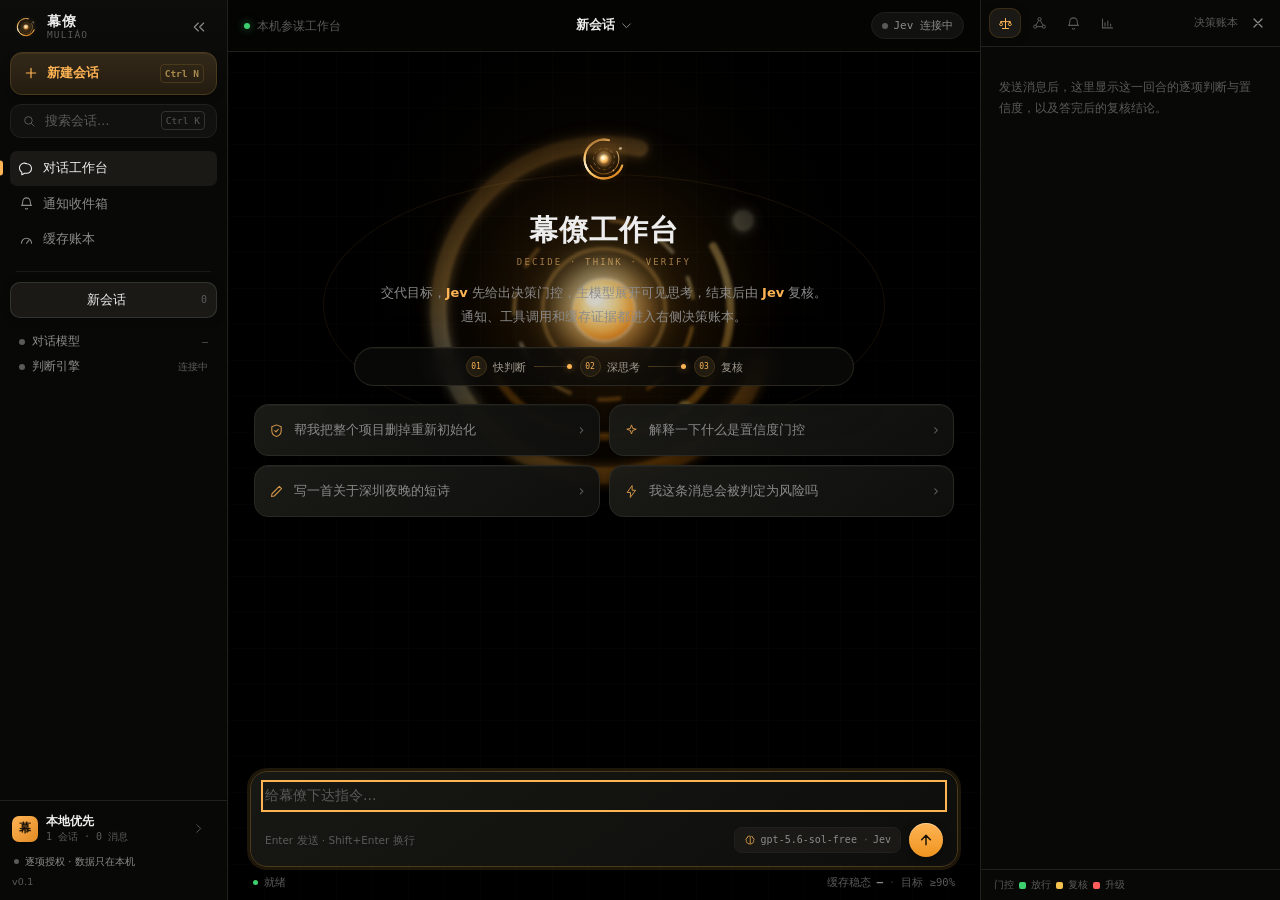
==== static/index.html @ 34b7d977 "chore: establish sanitized Muliáo baseline Co-Authored-By: Claude Fable 5 <noreply@anthropic.com>" ====
<!doctype html>
<html lang="zh-CN">
<head>
  <meta charset="utf-8" />
  <meta name="viewport" content="width=device-width, initial-scale=1" />
  <title>幕僚 Muliáo</title>
  <link rel="icon" href="icon.svg" type="image/svg+xml" />
  <link rel="stylesheet" href="styles.css" />
  <link rel="stylesheet" href="swarm.css" />
</head>
<body>
  <!-- 线性图标库（symbol 复用，仿 ZCode 的细线图标风格） -->
  <svg width="0" height="0" style="position:absolute" aria-hidden="true"><defs>
    <symbol id="i-plus" viewBox="0 0 24 24"><path d="M12 5v14M5 12h14" stroke="currentColor" stroke-width="1.8" stroke-linecap="round"/></symbol>
    <symbol id="i-search" viewBox="0 0 24 24"><circle cx="11" cy="11" r="6.5" fill="none" stroke="currentColor" stroke-width="1.7"/><path d="M16 16l4.5 4.5" stroke="currentColor" stroke-width="1.7" stroke-linecap="round"/></symbol>
    <symbol id="i-chat" viewBox="0 0 24 24"><path d="M20 12a7.5 7.5 0 0 1-7.5 7.5H9L4.5 22v-4.2A7.5 7.5 0 0 1 12.5 4.5 7.5 7.5 0 0 1 20 12Z" fill="none" stroke="currentColor" stroke-width="1.7" stroke-linejoin="round"/></symbol>
    <symbol id="i-bell" viewBox="0 0 24 24"><path d="M18 9a6 6 0 1 0-12 0c0 5-2 6-2 6h16s-2-1-2-6Z" fill="none" stroke="currentColor" stroke-width="1.7" stroke-linejoin="round"/><path d="M13.7 20a2 2 0 0 1-3.4 0" stroke="currentColor" stroke-width="1.7" stroke-linecap="round"/></symbol>
    <symbol id="i-gauge" viewBox="0 0 24 24"><path d="M4 18a8 8 0 1 1 16 0" fill="none" stroke="currentColor" stroke-width="1.7" stroke-linecap="round"/><path d="M12 18l4-5" stroke="currentColor" stroke-width="1.7" stroke-linecap="round"/></symbol>
    <symbol id="i-scale" viewBox="0 0 24 24"><path d="M12 4v16M7 20h10M5 9h14M5 9l-2.5 5a3 3 0 0 0 5 0L5 9Zm14 0-2.5 5a3 3 0 0 0 5 0L19 9Z" fill="none" stroke="currentColor" stroke-width="1.6" stroke-linejoin="round" stroke-linecap="round"/></symbol>
    <symbol id="i-chart" viewBox="0 0 24 24"><path d="M4 19V5M4 19h16M8 16v-5M12.5 16V8M17 16v-3" stroke="currentColor" stroke-width="1.7" stroke-linecap="round"/></symbol>
    <symbol id="i-gear" viewBox="0 0 24 24"><circle cx="12" cy="12" r="3" fill="none" stroke="currentColor" stroke-width="1.7"/><path d="M12 3v2.2M12 18.8V21M3 12h2.2M18.8 12H21M5.6 5.6l1.6 1.6M16.8 16.8l1.6 1.6M18.4 5.6l-1.6 1.6M7.2 16.8l-1.6 1.6" stroke="currentColor" stroke-width="1.7" stroke-linecap="round"/></symbol>
    <symbol id="i-chev-r" viewBox="0 0 24 24"><path d="M9 5l7 7-7 7" fill="none" stroke="currentColor" stroke-width="1.8" stroke-linecap="round" stroke-linejoin="round"/></symbol>
    <symbol id="i-chev-d" viewBox="0 0 24 24"><path d="M5 9l7 7 7-7" fill="none" stroke="currentColor" stroke-width="1.8" stroke-linecap="round" stroke-linejoin="round"/></symbol>
    <symbol id="i-chev-l2" viewBox="0 0 24 24"><path d="M11 6l-6 6 6 6M19 6l-6 6 6 6" fill="none" stroke="currentColor" stroke-width="1.7" stroke-linecap="round" stroke-linejoin="round"/></symbol>
    <symbol id="i-close" viewBox="0 0 24 24"><path d="M6 6l12 12M18 6L6 18" stroke="currentColor" stroke-width="1.8" stroke-linecap="round"/></symbol>
    <symbol id="i-up" viewBox="0 0 24 24"><path d="M12 19V5M5.5 11.5 12 5l6.5 6.5" fill="none" stroke="currentColor" stroke-width="2.2" stroke-linecap="round" stroke-linejoin="round"/></symbol>
    <symbol id="i-spark" viewBox="0 0 24 24"><path d="M12 3l1.9 5.6L19.5 10l-5.6 1.9L12 17.5l-1.9-5.6L4.5 10l5.6-1.4L12 3Z" fill="none" stroke="currentColor" stroke-width="1.6" stroke-linejoin="round"/></symbol>
    <symbol id="i-shield" viewBox="0 0 24 24"><path d="M12 3l7.5 3v6c0 4.6-3.1 8.3-7.5 9.5C7.6 20.3 4.5 16.6 4.5 12V6L12 3Z" fill="none" stroke="currentColor" stroke-width="1.7" stroke-linejoin="round"/><path d="M9.2 12.2l2 2 3.6-3.9" fill="none" stroke="currentColor" stroke-width="1.7" stroke-linecap="round" stroke-linejoin="round"/></symbol>
    <symbol id="i-pen" viewBox="0 0 24 24"><path d="M16.5 3.9l3.6 3.6L8.4 19.2l-4.4.8.8-4.4L16.5 3.9Z" fill="none" stroke="currentColor" stroke-width="1.7" stroke-linejoin="round"/></symbol>
    <symbol id="i-bolt" viewBox="0 0 24 24"><path d="M13 2.5 5 13.5h5.5L10 21.5l8.5-11.5H13l0-7.5Z" fill="none" stroke="currentColor" stroke-width="1.6" stroke-linejoin="round"/></symbol>
    <symbol id="i-folder" viewBox="0 0 24 24"><path d="M3.5 7.5A1.5 1.5 0 0 1 5 6h4l2 2.5h8a1.5 1.5 0 0 1 1.5 1.5v8A1.5 1.5 0 0 1 19 19.5H5A1.5 1.5 0 0 1 3.5 18v-10.5Z" fill="none" stroke="currentColor" stroke-width="1.6" stroke-linejoin="round"/></symbol>
    <symbol id="i-brain" viewBox="0 0 24 24"><path d="M9.5 4.5A3 3 0 0 0 6.6 8 3 3 0 0 0 5 13.4 3 3 0 0 0 7.6 18a3 3 0 0 0 4.9 1V4.9a2.6 2.6 0 0 0-3-.4Zm5 0A3 3 0 0 1 17.4 8 3 3 0 0 1 19 13.4 3 3 0 0 1 16.4 18a3 3 0 0 1-4.9 1" fill="none" stroke="currentColor" stroke-width="1.5" stroke-linejoin="round"/></symbol>
    <symbol id="i-refresh" viewBox="0 0 24 24"><path d="M20 11a8 8 0 1 0-.6 4M20 5v6h-6" fill="none" stroke="currentColor" stroke-width="1.8" stroke-linecap="round" stroke-linejoin="round"/></symbol>
    <symbol id="i-cpu" viewBox="0 0 24 24"><rect x="6.5" y="6.5" width="11" height="11" rx="2" fill="none" stroke="currentColor" stroke-width="1.6"/><path d="M9.8 3.2v3.3M14.2 3.2v3.3M9.8 17.5v3.3M14.2 17.5v3.3M3.2 9.8h3.3M3.2 14.2h3.3M17.5 9.8h3.3M17.5 14.2h3.3" stroke="currentColor" stroke-width="1.6" stroke-linecap="round"/></symbol>
    <symbol id="i-monitor" viewBox="0 0 24 24"><rect x="3" y="4.5" width="18" height="12.5" rx="2" fill="none" stroke="currentColor" stroke-width="1.6"/><path d="M9 20.5h6M12 17v3.5" stroke="currentColor" stroke-width="1.6" stroke-linecap="round"/></symbol>
    <symbol id="i-globe" viewBox="0 0 24 24"><circle cx="12" cy="12" r="8.5" fill="none" stroke="currentColor" stroke-width="1.6"/><path d="M3.5 12h17M12 3.5c2.4 2.5 3.6 5.4 3.6 8.5S14.4 18 12 20.5C9.6 18 8.4 15.1 8.4 12S9.6 6 12 3.5Z" fill="none" stroke="currentColor" stroke-width="1.5"/></symbol>
    <symbol id="i-doc" viewBox="0 0 24 24"><path d="M6 3.5h7.5L18.5 8.5v12H6v-17Z" fill="none" stroke="currentColor" stroke-width="1.6" stroke-linejoin="round"/><path d="M13.2 3.7V9h5.1M8.8 13h6.4M8.8 16.4h4.4" stroke="currentColor" stroke-width="1.5" stroke-linecap="round"/></symbol>
    <symbol id="i-swarm" viewBox="0 0 24 24"><circle cx="12" cy="5" r="2.5" fill="none" stroke="currentColor" stroke-width="1.6"/><circle cx="5" cy="17" r="2.5" fill="none" stroke="currentColor" stroke-width="1.6"/><circle cx="19" cy="17" r="2.5" fill="none" stroke="currentColor" stroke-width="1.6"/><path d="M10.7 7.2 6.3 14.8M13.3 7.2l4.4 7.6M7.5 17h9" fill="none" stroke="currentColor" stroke-width="1.6" stroke-linecap="round"/></symbol>
    <symbol id="i-pause" viewBox="0 0 24 24"><path d="M8 5v14M16 5v14" stroke="currentColor" stroke-width="2" stroke-linecap="round"/></symbol>
  </defs></svg>

  <div id="app" class="app">

    <!-- ============ 左栏 ============ -->
    <aside class="side" id="side">
      <div class="side-head">
        <img src="icon-glow.svg" alt="幕僚" class="logo" />
        <div class="logo-txt"><b>幕僚</b><span>Muliáo</span></div>
        <button class="icon-btn collapse" id="collapseSide" title="收起侧栏"><svg><use href="#i-chev-l2"/></svg></button>
      </div>

      <div class="side-body">
        <button class="new-chat-btn" id="newChat">
          <svg><use href="#i-plus"/></svg><span>新建会话</span><kbd>Ctrl N</kbd>
        </button>

        <div class="search">
          <svg><use href="#i-search"/></svg>
          <input id="search" type="text" placeholder="搜索会话…" autocomplete="off" />
          <kbd>Ctrl K</kbd>
        </div>

        <nav class="nav">
          <button class="nav-item on" data-goto="chat"><svg><use href="#i-chat"/></svg><span>对话工作台</span></button>
          <button class="nav-item" data-goto="notify"><svg><use href="#i-bell"/></svg><span>通知收件箱</span><em class="nav-badge" id="navNotifyBadge"></em></button>
          <button class="nav-item" data-goto="cache"><svg><use href="#i-gauge"/></svg><span>缓存账本</span><em class="nav-pct" id="navCachePct"></em></button>
        </nav>

        <div class="side-sep"></div>
        <div id="sessions" class="sessions"></div>

        <div class="engine">
          <div class="erow"><span class="dot" id="dot-llm"></span><span class="ek">对话模型</span><span class="ev" id="val-llm">—</span></div>
          <div class="erow"><span class="dot" id="dot-judge"></span><span class="ek">判断引擎</span><span class="ev" id="val-judge">连接中</span></div>
        </div>
      </div>

      <div class="side-foot">
        <button class="foot-row" id="privacyBtn" title="查看与管理权限">
          <span class="avatar">幕</span>
          <div class="foot-txt"><b>本地优先</b><span id="counts">—</span></div>
          <svg class="chev"><use href="#i-chev-r"/></svg>
        </button>
        <div class="tip" id="permTip"><i class="tip-dot"></i><span id="permTipTxt">逐项授权 · 数据只在本机</span></div>
        <div class="ver">v0.1</div>
      </div>
    </aside>
    <button class="side-reopen" id="reopenSide" title="展开侧栏"><svg><use href="#i-chev-r"/></svg></button>

    <!-- ============ 中栏 ============ -->
    <main class="main">
      <header class="topbar">
        <div class="tb-left">
          <span class="tb-sub" id="topSub"><i class="work-dot"></i>本机参谋工作台</span>
        </div>
        <button class="tb-title" id="topTitleBtn"><span id="topTitle">新会话</span><svg><use href="#i-chev-d"/></svg></button>
        <div class="tb-right">
          <span class="pill" id="enginePill"><i class="dot"></i><span id="enginePillTxt">Jev 连接中</span></span>
        </div>
      </header>

      <div class="thread" id="thread">
        <div class="empty" id="empty">
          <div class="empty-bg" aria-hidden="true"><img src="icon-glow.svg" alt="" /></div>
          <img src="icon-glow.svg" alt="幕僚" class="empty-logo" />
          <h1>幕僚工作台</h1>
          <p class="empty-kicker">DECIDE · THINK · VERIFY</p>
          <p>交代目标，<b>Jev</b> 先给出决策门控，主模型展开可见思考，结束后由 <b>Jev</b> 复核。<br />通知、工具调用和缓存证据都进入右侧决策账本。</p>
          <div class="flow-strip" aria-label="回合流程">
            <span><i>01</i> 快判断</span><b></b><span><i>02</i> 深思考</span><b></b><span><i>03</i> 复核</span>
          </div>
          <div class="seed-grid">
            <button class="seed"><svg><use href="#i-shield"/></svg><span>帮我把整个项目删掉重新初始化</span><i class="chev">›</i></button>
            <button class="seed"><svg><use href="#i-spark"/></svg><span>解释一下什么是置信度门控</span><i class="chev">›</i></button>
            <button class="seed"><svg><use href="#i-pen"/></svg><span>写一首关于深圳夜晚的短诗</span><i class="chev">›</i></button>
            <button class="seed"><svg><use href="#i-bolt"/></svg><span>我这条消息会被判定为风险吗</span><i class="chev">›</i></button>
          </div>
        </div>
      </div>

      <div class="judgebar" id="judgebar"></div>

      <div class="composer-wrap">
        <div class="composer" id="composer">
          <textarea id="input" class="input" rows="1" placeholder="给幕僚下达指令…"></textarea>
          <div class="composer-bar">
            <span class="c-hint">Enter 发送 · Shift+Enter 换行</span>
            <div class="c-right">
              <span class="model-sel" id="modelSel" title="对话模型 / 判断引擎">
                <svg><use href="#i-brain"/></svg><span id="modelSelTxt">gpt-5.6-sol-free</span><i class="sep">·</i><span id="modelSelJev">Jev</span>
              </span>
              <button class="send" id="send" title="发送"><svg><use href="#i-up"/></svg></button>
            </div>
          </div>
        </div>
        <div class="statusbar">
          <span class="sb-l"><i class="sb-dot" id="sbDot"></i><span id="statusTxt">就绪</span></span>
          <span class="sb-r">缓存稳态 <b id="statusCache">—</b><i class="sb-sep">·</i>目标 ≥90%</span>
        </div>
      </div>
    </main>

    <!-- ============ 右栏 ============ -->
    <aside class="insp" id="insp-aside">
      <div class="insp-tabs">
        <button class="itab on" data-tab="insp" title="本回合体检"><svg><use href="#i-scale"/></svg></button>
        <button class="itab" id="tab-swarm" data-tab="swarm" title="蜂群任务"><svg><use href="#i-swarm"/></svg><span class="itab-badge" id="swarmBadge"></span></button>
        <button class="itab" data-tab="notify" title="系统通知"><svg><use href="#i-bell"/></svg><span class="itab-badge" id="notifyBadge"></span></button>
        <button class="itab" data-tab="cache" title="缓存命中率"><svg><use href="#i-chart"/></svg></button>
        <span class="insp-spacer"></span>
        <span class="insp-label" id="inspLabel">决策账本</span>
        <button class="icon-btn" id="inspClose" title="收起右栏"><svg><use href="#i-close"/></svg></button>
      </div>

      <!-- 体检 -->
      <div class="insp-pane" id="pane-insp">
        <div class="insp-scroll" id="insp">
          <div class="insp-empty">发送消息后，这里显示这一回合的逐项判断与置信度，以及答完后的复核结论。</div>
        </div>
        <div class="gate-legend">门控 <i class="g auto"></i>放行 <i class="g review"></i>复核 <i class="g esc"></i>升级</div>
      </div>

      <!-- 蜂群任务 -->
      <div class="insp-pane" id="pane-swarm" hidden>
        <div class="swarm-toolbar" id="swarmToolbar">
          <span class="swarm-run-title" id="swarmRunTitle">蜂群任务</span>
          <span class="swarm-toolbar-actions">
            <button class="icon-btn sm" id="swarmPause" title="暂停或继续" disabled><svg><use href="#i-pause"/></svg></button>
            <button class="icon-btn sm" id="swarmCancel" title="取消任务" disabled><svg><use href="#i-close"/></svg></button>
          </span>
        </div>
        <div class="insp-scroll swarm-scroll" id="swarmPane"></div>
        <div class="swarm-footer" id="swarmFooter"><span id="swarmSummary">等待任务</span><span id="swarmSeq">seq —</span></div>
      </div>

      <!-- 通知 -->
      <div class="insp-pane" id="pane-notify" hidden>
        <div class="notify-head">
          <span id="notifySummary">检测平台中…</span>
          <span class="nh-acts">
            <label class="nh-triage" title="用 Jev 给通知分类并判断是否需处理">
              <input type="checkbox" id="triageToggle" checked /> Jev 分级
            </label>
            <button class="icon-btn sm" id="notifyRefresh" title="刷新"><svg><use href="#i-refresh"/></svg></button>
            <label class="nh-auto" title="每 20 秒自动刷新"><input type="checkbox" id="notifyAuto" checked /><span>自动</span></label>
          </span>
        </div>
        <div class="insp-scroll" id="notifyList">
          <div class="insp-empty">正在检测本机通知来源…</div>
        </div>
      </div>

      <!-- 缓存 -->
      <div class="insp-pane" id="pane-cache" hidden>
        <div class="insp-scroll" id="cachePane">
          <div class="insp-empty">发送消息后，这里显示 prompt 缓存命中率（稳态 ≥90% 为达标）。</div>
        </div>
      </div>
    </aside>
    <button class="insp-reopen" id="reopenInsp" title="展开右栏"><svg><use href="#i-scale"/></svg></button>

  </div>

  <!-- ============ 权限确认页（首次启动 / 点「隐私与权限」时显示） ============ -->
  <div class="perm-overlay" id="permOverlay" hidden>
    <div class="perm-card">
      <div class="perm-head">
        <img src="icon-glow.svg" alt="幕僚" class="perm-logo" />
        <div>
          <h1>幕僚需要访问你的电脑</h1>
          <p class="perm-sub">幕僚是本地优先的参谋。下面每一项都要你<b>逐项授权</b>，未授权的一律采不到。<br />
          所有数据只存在本机 <code>%APPDATA%\Muliao\</code>，可随时一键焚毁。</p>
        </div>
      </div>

      <div class="perm-notice">
        <svg><use href="#i-shield"/></svg>
        <span>幕僚<b>只读</b>：不改你的文件、不注入进程、不改系统设置、不上传原始内容。除对话模型与 Jev 判断外无任何外联。</span>
      </div>

      <div class="perm-body">
        <div class="perm-toolbar">
          <span class="perm-count" id="permCount">已选 0 / 7 项</span>
          <span class="perm-spacer"></span>
          <button class="perm-link" id="permSelectAll">全选</button>
          <button class="perm-link" id="permSelectNone">全不选</button>
        </div>
        <div class="perm-list" id="permList"></div>
      </div>

      <div class="perm-foot">
        <label class="perm-agree">
          <input type="checkbox" id="permAgree" />
          <span>我已阅读并同意：幕僚读取上面勾选的<b>我自己的</b>数据用于本地分析与参谋建议；原始数据不离开本机；我可随时撤销或焚毁。</span>
        </label>
        <div class="perm-actions">
          <button class="perm-btn ghost" id="permLater">稍后再说<span class="hint">仅用对话，不采集</span></button>
          <button class="perm-btn grant" id="permGrant" disabled>授权并进入幕僚</button>
        </div>
      </div>
    </div>
  </div>

  <script src="swarm-ui.js"></script>
  <script src="app.js"></script>
  <script src="swarm-controller.js"></script>
</body>
</html>
---- static/styles.css ----
/* ============ 幕僚 Muliáo · 黑金参谋工作台 ============
   墨黑基底、哑金证据色、克制的玻璃层与可见决策轨道。 */
:root {
  --bg: #000000;
  --panel: #11110f;          /* 卡片 */
  --panel2: #080907;         /* 侧栏 */
  --panel3: #1a1915;         /* 悬浮/hover */
  --line: #20211e;
  --line2: #32332d;
  --tx: #ededed;
  --dim: #8b8b8b;
  --dimmer: #5a5a5a;
  --acc: #ffb454;            /* 幕僚金 */
  --acc-soft: rgba(255, 180, 84, .12);
  --good: #3ecf6e;
  --review: #f2c14e;
  --esc: #ff5c5c;
  --mono: "Cascadia Code", "JetBrains Mono", Consolas, monospace;
  --lw: clamp(228px, 16vw, 272px);
  --rw: clamp(300px, 22vw, 360px);
  --r: 10px;
}

* { box-sizing: border-box; }
[hidden] { display: none !important; }
html, body { height: 100%; margin: 0; }
body {
  background:
    radial-gradient(circle at 58% -20%, rgba(255, 180, 84, .055), transparent 36%),
    var(--bg);
  color: var(--tx);
  font: 13.5px/1.6 -apple-system, "Segoe UI", "Microsoft YaHei", system-ui, sans-serif;
  -webkit-font-smoothing: antialiased; overflow: hidden;
}
button { font: inherit; cursor: pointer; border: none; background: none; color: inherit; padding: 0; }
input, textarea { font: inherit; }
svg { width: 16px; height: 16px; flex: none; }
button:focus-visible, input:focus-visible, textarea:focus-visible, a:focus-visible {
  outline: 2px solid var(--acc); outline-offset: 2px;
}
@media (prefers-reduced-motion: reduce) {
  *, *::before, *::after { scroll-behavior: auto !important; animation-duration: .01ms !important; animation-iteration-count: 1 !important; transition-duration: .01ms !important; }
}

kbd {
  font-family: var(--mono); font-size: 9.5px; color: var(--dimmer);
  border: 1px solid var(--line2); border-radius: 4px; padding: 1px 4px; flex: none;
}
::-webkit-scrollbar { width: 8px; height: 8px; }
::-webkit-scrollbar-thumb { background: #262626; border-radius: 4px; }
::-webkit-scrollbar-thumb:hover { background: #383838; }
::-webkit-scrollbar-track { background: transparent; }

/* ============ 布局 ============ */
/* 两侧按内容宽度约束，中栏获得剩余空间；窄窗口在断点处切换为抽屉。 */
.app {
  display: grid;
  grid-template-columns: var(--lw) minmax(0, 1fr) var(--rw);
  height: 100vh; overflow: hidden;
  transition: grid-template-columns .2s cubic-bezier(.2,.7,.3,1);
}
.app.no-side { grid-template-columns: 0 minmax(0, 1fr) var(--rw); }
.app.no-insp { grid-template-columns: var(--lw) minmax(0, 1fr) 0; }
.app.no-side.no-insp { grid-template-columns: 0 minmax(0, 1fr) 0; }

/* ============ 左栏 ============ */
.side {
  background:
    linear-gradient(180deg, rgba(255,255,255,.018), transparent 15%),
    var(--panel2);
  border-right: 1px solid var(--line);
  display: flex; flex-direction: column; min-height: 0; min-width: 0; overflow: hidden;
  transition: .2s;
}
.side-head { display: flex; align-items: center; gap: 9px; padding: 13px 14px 11px; }
.logo { width: 24px; height: 24px; }
.logo-txt { display: flex; flex-direction: column; line-height: 1.15; flex: 1; min-width: 0; }
.logo-txt b { font-size: 14px; letter-spacing: .04em; }
.logo-txt span { font-size: 9.5px; color: var(--dimmer); font-family: var(--mono); letter-spacing: .12em; text-transform: uppercase; }

.icon-btn {
  width: 28px; height: 28px; border-radius: 9px; color: var(--dim);
  display: inline-flex; align-items: center; justify-content: center;
  transition: background .18s cubic-bezier(.2,.7,.3,1), color .18s, transform .18s cubic-bezier(.2,.7,.3,1), box-shadow .18s;
  flex: none;
}
.icon-btn:hover {
  background: var(--panel3); color: var(--acc); transform: translateY(-1px);
  box-shadow: 0 3px 10px rgba(0, 0, 0, .45), inset 0 1px 0 rgba(255, 255, 255, .05);
}
.icon-btn:active { transform: translateY(0); box-shadow: 0 1px 4px rgba(0, 0, 0, .4); }
.icon-btn.sm { width: 24px; height: 24px; border-radius: 8px; }
.icon-btn.sm svg { width: 13px; height: 13px; }
.icon-btn.spinning svg { animation: spin .8s linear infinite; }

.side-body { flex: 1; overflow-y: auto; overflow-x: hidden; padding: 0 10px 10px; }

.new-chat-btn {
  width: 100%; display: flex; align-items: center; gap: 8px;
  padding: 10px 12px; border-radius: 12px; margin-bottom: 9px;
  background: linear-gradient(180deg, #33291a, #241c10);
  border: 1px solid #4a3a1c; color: var(--acc);
  font-size: 13px; font-weight: 600;
  box-shadow: 0 2px 8px rgba(0, 0, 0, .3), inset 0 1px 0 rgba(255, 214, 150, .07);
  transition: transform .18s cubic-bezier(.2,.7,.3,1), box-shadow .18s, border-color .18s, background .18s;
}
.new-chat-btn:hover {
  border-color: var(--acc); background: linear-gradient(180deg, #3d3120, #2a2113);
  transform: translateY(-1.5px);
  box-shadow: 0 7px 20px rgba(255, 180, 84, .16), 0 2px 8px rgba(0, 0, 0, .45), inset 0 1px 0 rgba(255, 214, 150, .1);
}
.new-chat-btn:active { transform: translateY(0); box-shadow: 0 2px 6px rgba(0, 0, 0, .4); }
.new-chat-btn span { flex: 1; text-align: left; }
.new-chat-btn kbd { border-color: #4a3a1c; color: #a98b4f; }

.search {
  display: flex; align-items: center; gap: 7px; padding: 0 11px; height: 34px;
  background: var(--panel); border: 1px solid var(--line); border-radius: 11px;
  color: var(--dimmer); margin-bottom: 13px;
  transition: border-color .18s, box-shadow .18s, background .18s, color .18s;
}
.search:hover { border-color: var(--line2); background: var(--panel3); }
.search:focus-within {
  border-color: #4a3a1c; color: var(--dim); background: var(--panel3);
  box-shadow: 0 0 0 3px var(--acc-soft);
}
.search svg { width: 14px; height: 14px; }
.search input { flex: 1; min-width: 0; background: none; border: none; outline: none; color: var(--tx); font-size: 12.5px; }
.search input::placeholder { color: var(--dimmer); }

.nav { display: flex; flex-direction: column; gap: 1px; margin-bottom: 14px; }
.nav-item {
  display: flex; align-items: center; gap: 9px; padding: 7px 9px; border-radius: 7px;
  color: var(--dim); font-size: 13px; transition: .13s; position: relative;
}
.nav-item svg { width: 15px; height: 15px; }
.nav-item:hover { background: var(--panel); color: var(--tx); transform: translateY(-1px); }
.nav-item:active { transform: translateY(0); }
.nav-item.on { background: var(--panel3); color: var(--tx); }
.nav-item.on::before {
  content: ""; position: absolute; left: -10px; top: 50%; transform: translateY(-50%);
  width: 3px; height: 15px; border-radius: 0 3px 3px 0; background: var(--acc);
}
.nav-item span { flex: 1; text-align: left; }
.nav-badge {
  font-style: normal; font-family: var(--mono); font-size: 9.5px; min-width: 16px; height: 16px;
  padding: 0 4px; border-radius: 8px; background: var(--esc); color: #fff;
  display: none; align-items: center; justify-content: center;
}
.nav-badge.show { display: inline-flex; }
.nav-pct { font-style: normal; font-family: var(--mono); font-size: 10px; color: var(--dimmer); }
.nav-pct.ok { color: var(--good); }

/* 去掉了「会话列表」「引擎」两个二级标题，只用一条极细分隔线分组（更简约） */
.side-sep { height: 1px; background: var(--line); margin: 4px 6px 10px; opacity: .7; }

.sessions { display: flex; flex-direction: column; gap: 2px; margin-bottom: 14px; }
.sess {
  padding: 8px 10px; border-radius: 10px; font-size: 12.5px; color: var(--dim);
  cursor: pointer; display: flex; align-items: center; gap: 8px;
  transition: background .16s cubic-bezier(.2,.7,.3,1), color .16s, transform .16s cubic-bezier(.2,.7,.3,1);
}
.sess:hover { background: var(--panel3); color: var(--tx); transform: translateX(2px); }
.sess.on {
  background: var(--panel3); color: var(--tx);
  box-shadow: inset 0 0 0 1px var(--line2), 0 2px 8px rgba(0, 0, 0, .25);
}
.sess .nm { flex: 1; overflow: hidden; text-overflow: ellipsis; white-space: nowrap; }
.sess .cnt { font-size: 10px; color: var(--dimmer); font-family: var(--mono); flex: none; }
.sess-none { padding: 8px 10px; font-size: 12px; color: var(--dimmer); }

.engine { display: flex; flex-direction: column; gap: 6px; padding: 0 9px 6px; }
.erow { display: flex; align-items: center; gap: 7px; font-size: 12px; color: var(--dim); min-width: 0; }
.erow .ek { flex: none; }
.erow .ev {
  margin-left: auto; font-family: var(--mono); font-size: 10px; color: var(--dimmer);
  overflow: hidden; text-overflow: ellipsis; white-space: nowrap; max-width: 108px;
}
.dot { width: 6px; height: 6px; border-radius: 50%; background: var(--dimmer); flex: none; transition: .3s; }
.dot.on { background: var(--good); box-shadow: 0 0 6px rgba(62, 207, 110, .7); }
.dot.warn { background: var(--review); box-shadow: 0 0 6px rgba(242, 193, 78, .6); }
.dot.bad { background: var(--esc); }

.side-foot { border-top: 1px solid var(--line); padding: 9px 12px 11px; flex: none; }
.foot-row {
  width: 100%; display: flex; align-items: center; gap: 8px; cursor: pointer; text-align: left;
  border-radius: 8px; padding: 4px 5px; margin: 0 -5px;
  transition: transform .16s cubic-bezier(.2,.7,.3,1), background .16s, box-shadow .16s;
}
.avatar {
  width: 26px; height: 26px; border-radius: 7px; flex: none;
  background: linear-gradient(135deg, var(--acc), #e08a24); color: #1a1206;
  display: flex; align-items: center; justify-content: center; font-size: 12px; font-weight: 700;
}
.foot-txt { flex: 1; min-width: 0; line-height: 1.3; }
.foot-txt b { font-size: 12px; display: block; }
.foot-txt span { font-size: 10px; color: var(--dimmer); font-family: var(--mono); display: block; overflow: hidden; text-overflow: ellipsis; white-space: nowrap; }
.foot-row .chev { width: 13px; height: 13px; color: var(--dimmer); transition: .14s; }
.foot-row:hover { background: var(--panel); transform: translateY(-1px); box-shadow: 0 4px 12px rgba(0, 0, 0, .3); }
.foot-row:active { transform: translateY(0); box-shadow: none; }
.foot-row:hover .chev { color: var(--acc); transform: translateX(1px); }
.tip {
  display: flex; align-items: center; gap: 6px; margin-top: 7px; padding: 0 2px;
  font-size: 10px; color: #8b8b8b; line-height: 1.5; min-height: 15px;
}
.tip span { overflow: hidden; text-overflow: ellipsis; white-space: nowrap; }
.tip-dot { width: 5px; height: 5px; border-radius: 50%; background: var(--dimmer); flex: none; transition: .2s; }
.tip.on { color: var(--good); }
.tip.on .tip-dot { background: var(--good); box-shadow: 0 0 6px rgba(62, 207, 110, .5); }
.ver { font-size: 9.5px; color: var(--dimmer); margin-top: 5px; letter-spacing: .02em; }

/* 侧栏收起后的重开按钮 */
.side-reopen, .insp-reopen {
  position: fixed; top: 10px; z-index: 40; width: 28px; height: 28px; border-radius: 7px;
  background: var(--panel); border: 1px solid var(--line2); color: var(--dim);
  display: none; align-items: center; justify-content: center; transition: .14s;
}
.side-reopen { left: 10px; }
.insp-reopen { right: 10px; }
.side-reopen:hover, .insp-reopen:hover { color: var(--acc); border-color: var(--acc); }
.app.no-side .side-reopen { display: inline-flex; }
.app.no-insp .insp-reopen { display: inline-flex; }
.app.no-side .side-head, .app.no-side .side-body, .app.no-side .side-foot { visibility: hidden; }
.app.no-insp .insp-tabs, .app.no-insp .insp-pane { visibility: hidden; }

/* ============ 中栏 ============ */
.main {
  display: flex; flex-direction: column; min-width: 0; min-height: 0;
  background:
    linear-gradient(rgba(255,255,255,.012) 1px, transparent 1px),
    linear-gradient(90deg, rgba(255,255,255,.012) 1px, transparent 1px),
    radial-gradient(circle at 50% 28%, rgba(255, 180, 84, .04), transparent 32%),
    var(--bg);
  background-size: 36px 36px, 36px 36px, auto, auto;
}

.topbar {
  height: 52px; flex: none; display: flex; align-items: center; gap: 12px;
  padding: 0 16px; border-bottom: 1px solid var(--line);
  background: rgba(5, 5, 4, .82); backdrop-filter: blur(16px); -webkit-backdrop-filter: blur(16px);
}
.work-dot { display:inline-block; width:6px; height:6px; margin-right:7px; border-radius:50%; background:var(--good); box-shadow:0 0 8px rgba(62,207,110,.65); vertical-align:1px; }
.tb-left { flex: 1; min-width: 0; }
.tb-sub { font-size: 11.5px; color: var(--dimmer); overflow: hidden; text-overflow: ellipsis; white-space: nowrap; }
.tb-title {
  display: flex; align-items: center; gap: 5px; padding: 4px 10px; border-radius: 7px;
  font-size: 13px; font-weight: 600; color: var(--tx); transition: .14s; max-width: 320px;
}
.tb-title span { overflow: hidden; text-overflow: ellipsis; white-space: nowrap; }
.tb-title svg { width: 13px; height: 13px; color: var(--dim); }
.tb-title:hover { background: var(--panel3); transform: translateY(-1px); box-shadow: 0 3px 10px rgba(0, 0, 0, .35); }
.tb-title:active { transform: translateY(0); box-shadow: none; }
.tb-right { flex: 1; display: flex; justify-content: flex-end; min-width: 0; }
.pill {
  display: inline-flex; align-items: center; gap: 6px; padding: 4px 10px; border-radius: 20px;
  background: var(--panel); border: 1px solid var(--line); font-size: 11px; color: var(--dim);
  font-family: var(--mono); white-space: nowrap;
}
.pill .dot { width: 6px; height: 6px; }
.pill.on { border-color: #3a2d16; color: var(--acc); }
.pill.bad { border-color: #3a1f1f; color: var(--esc); }

/* 对话区 */
.thread { flex: 1; overflow-y: auto; padding: 26px 22px 10px; scroll-behavior: smooth; }

.empty { max-width: 700px; margin: 6vh auto 0; text-align: center; position: relative; }
.empty::before {
  content: ""; position: absolute; left: 50%; top: 42px; width: 560px; height: 260px;
  transform: translateX(-50%); border: 1px solid rgba(255,180,84,.08); border-radius: 50%;
  filter: blur(.2px); pointer-events: none;
}
.empty-bg {
  position: absolute; left: 50%; top: -52px; transform: translateX(-50%);
  width: 460px; height: 460px; pointer-events: none; z-index: 0;
  opacity: .82; filter: blur(1.5px) saturate(1.15);
  mask-image: radial-gradient(circle at 50% 50%, #000 6%, rgba(0,0,0,.55) 40%, transparent 70%);
  -webkit-mask-image: radial-gradient(circle at 50% 50%, #000 6%, rgba(0,0,0,.55) 40%, transparent 70%);
}
.empty-bg img { width: 100%; height: 100%; }
.empty-logo { width: 54px; height: 54px; position: relative; z-index: 1; margin-bottom: 14px; }
.empty h1 { font-size: 29px; font-weight: 620; margin: 0 0 2px; letter-spacing: .035em; position: relative; z-index: 1; }
.empty-kicker { font-family: var(--mono); font-size: 9px !important; letter-spacing: .24em; color: #9b794b !important; margin: 0 auto 12px !important; }
.empty p:not(.empty-kicker) { font-size: 13px; color: var(--dim); line-height: 1.85; margin: 0 auto 18px; max-width: 570px; position: relative; z-index: 1; }
.empty p b { color: var(--acc); font-weight: 600; }
.flow-strip {
  position: relative; z-index: 2; display: flex; align-items: center; justify-content: center;
  max-width: 500px; margin: 0 auto 18px; padding: 8px 11px; border: 1px solid #2b281f;
  border-radius: 999px; background: rgba(11, 11, 9, .78); backdrop-filter: blur(12px);
  box-shadow: inset 0 1px 0 rgba(255,255,255,.035), 0 12px 40px rgba(0,0,0,.28);
}
.flow-strip span { display:flex; align-items:center; gap:6px; color:#a19b90; font-size:10.5px; white-space:nowrap; }
.flow-strip span i { display:inline-flex; align-items:center; justify-content:center; width:21px; height:21px; border-radius:50%; background:#211b10; color:var(--acc); font:8px var(--mono); font-style:normal; border:1px solid #463519; }
.flow-strip > b { width:38px; height:1px; margin:0 8px; background:linear-gradient(90deg,#4d3a1b,#25231e); position:relative; }
.flow-strip > b::after { content:""; position:absolute; right:0; top:-2px; width:5px; height:5px; border-radius:50%; background:var(--acc); box-shadow:0 0 7px rgba(255,180,84,.55); }

.seed-grid { display: grid; grid-template-columns: 1fr 1fr; gap: 9px; position: relative; z-index: 1; }
.seed {
  display: flex; align-items: center; gap: 10px; padding: 13px 14px; border-radius: 14px;
  background: linear-gradient(145deg, rgba(27,27,23,.96), rgba(15,15,13,.96));
  border: 1px solid #292923; color: var(--dim);
  font-size: 12.5px; text-align: left;
  box-shadow: 0 1px 4px rgba(0, 0, 0, .25), inset 0 1px 0 rgba(255, 255, 255, .035);
  transition: transform .18s cubic-bezier(.2,.7,.3,1), box-shadow .18s, border-color .18s, background .18s, color .18s;
}
.seed svg { width: 15px; height: 15px; color: var(--acc); opacity: .8; transition: .18s; }
.seed span { flex: 1; overflow: hidden; text-overflow: ellipsis; white-space: nowrap; }
.seed .chev { font-style: normal; color: var(--dimmer); font-size: 15px; flex: none; transition: .18s; }
.seed:hover {
  border-color: #3a2d16; background: var(--panel3); color: var(--tx); transform: translateY(-2px);
  box-shadow: 0 8px 20px rgba(0, 0, 0, .45), inset 0 1px 0 rgba(255, 255, 255, .04);
}
.seed:hover svg { opacity: 1; }
.seed:hover .chev { color: var(--acc); transform: translateX(2px); }
.seed:active { transform: translateY(0); box-shadow: 0 2px 6px rgba(0, 0, 0, .4); }

/* 消息 */
.msg { max-width: 800px; margin: 0 auto 22px; animation: rise .34s cubic-bezier(.2,.7,.3,1) both; }
.msg-role {
  font-size: 11px; color: var(--dimmer); margin-bottom: 6px;
  display: flex; align-items: center; gap: 6px; letter-spacing: .04em;
}
.msg-role img { width: 13px; height: 13px; }
.msg-role .who { color: var(--acc); font-weight: 600; }
.msg-body { white-space: pre-wrap; word-break: break-word; font-size: 14px; line-height: 1.8; }
.msg.user .msg-body {
  background: var(--panel); border: 1px solid var(--line); border-radius: 12px; padding: 11px 15px;
}
.msg.assistant .msg-body { padding: 2px 2px 2px 15px; border-left: 2px solid var(--line2); }

/* 思考流折叠 */
.think { margin: 2px 0 11px; border: 1px solid var(--line); border-radius: 10px; background: var(--panel2); overflow: hidden; }
.think-head { display: flex; align-items: center; gap: 8px; padding: 8px 12px; cursor: pointer; font-size: 12px; color: var(--dim); user-select: none; }
.think-head:hover { background: var(--panel); }
.think-head .tk-ico { color: var(--acc); display: inline-flex; }
.think-head .tk-ico.spin svg { animation: spin 1.4s linear infinite; }
.think-head .tk-label { color: var(--acc); font-weight: 500; }
.think-head .tk-meta { margin-left: auto; font-family: var(--mono); font-size: 10px; color: var(--dimmer); }
.think-head .chev { transition: .2s; color: var(--dimmer); }
.think.open .chev { transform: rotate(90deg); }
.think-body { max-height: 0; overflow: hidden; transition: max-height .25s ease; font-family: var(--mono); font-size: 11px; line-height: 1.75; color: var(--dim); }
.think.open .think-body, .think.streaming .think-body { max-height: 340px; overflow-y: auto; }
.think-body .inner { padding: 5px 12px 11px; white-space: pre-wrap; word-break: break-word; border-top: 1px solid var(--line); }
.cursor::after { content: "▍"; color: var(--acc); animation: blink 1s steps(2) infinite; margin-left: 1px; }

/* 回合前快判断条 */
.judgebar { display: flex; flex-wrap: wrap; gap: 6px; padding: 0 22px; }
.judgebar:empty { padding: 0; }
.jchip {
  display: inline-flex; align-items: center; gap: 6px; padding: 4px 10px;
  border-radius: 16px; font-size: 11px; border: 1px solid var(--line2);
  background: var(--panel); animation: pop .28s cubic-bezier(.2,.8,.3,1) both;
}
.jchip .jk { color: var(--dimmer); }
.jchip .jv { font-weight: 600; }
.jchip .jc { font-family: var(--mono); font-size: 9.5px; color: var(--dimmer); }
.jchip.auto { border-color: #1f3a29; } .jchip.auto .jv { color: var(--good); }
.jchip.review { border-color: #3d3418; } .jchip.review .jv { color: var(--review); }
.jchip.esc { border-color: #3d1f1f; } .jchip.esc .jv { color: var(--esc); }
.jchip.loading { color: var(--dimmer); } .jchip.loading .jv { color: var(--dimmer); }
.jchip.loading .spin-dot { width: 9px; height: 9px; border: 1.5px solid var(--line2); border-top-color: var(--acc); border-radius: 50%; animation: spin .7s linear infinite; }

/* 输入区：悬浮式 */
.composer-wrap { flex: none; padding: 6px 22px 0; }
.composer {
  background: linear-gradient(145deg, rgba(24,24,20,.97), rgba(14,14,12,.97));
  border: 1px solid #343127; border-radius: 17px;
  padding: 12px 14px 9px; transition: .16s; max-width: 820px; margin: 0 auto;
  box-shadow: 0 16px 48px rgba(0,0,0,.32), inset 0 1px 0 rgba(255,255,255,.04), 0 0 0 1px rgba(255,180,84,.02);
}
.composer:focus-within { border-color: #4a3a1c; box-shadow: 0 0 0 3px var(--acc-soft); }
.input {
  width: 100%; background: none; border: none; outline: none; color: var(--tx);
  resize: none; min-height: 24px; max-height: 190px; line-height: 1.65; font-size: 13.5px; padding: 0;
}
.input::placeholder { color: var(--dimmer); }
.composer-bar { display: flex; align-items: center; gap: 10px; margin-top: 9px; }
.c-hint { font-size: 10.5px; color: var(--dimmer); flex: 1; min-width: 0; overflow: hidden; text-overflow: ellipsis; white-space: nowrap; }
.c-right { display: flex; align-items: center; gap: 8px; flex: none; }
.model-sel {
  display: inline-flex; align-items: center; gap: 5px; padding: 4px 9px; border-radius: 8px;
  background: var(--panel3); border: 1px solid var(--line); color: var(--dim);
  font-family: var(--mono); font-size: 10px; white-space: nowrap;
}
.model-sel svg { width: 12px; height: 12px; color: var(--acc); }
.model-sel .sep { color: var(--dimmer); }
.send {
  width: 34px; height: 34px; border-radius: 50%; flex: none;
  background: linear-gradient(180deg, var(--acc), #ee9420); color: #1a1206;
  display: flex; align-items: center; justify-content: center;
  box-shadow: 0 2px 8px rgba(0, 0, 0, .35), inset 0 1px 0 rgba(255, 255, 255, .35);
  transition: transform .18s cubic-bezier(.2,.7,.3,1), box-shadow .18s;
}
.send svg { width: 16px; height: 16px; }
.send:hover {
  transform: translateY(-2px);
  box-shadow: 0 8px 22px rgba(255, 180, 84, .4), 0 2px 8px rgba(0, 0, 0, .4), inset 0 1px 0 rgba(255, 255, 255, .4);
}
.send:active { transform: translateY(0); box-shadow: 0 2px 6px rgba(0, 0, 0, .4); }
.send:disabled { opacity: .35; cursor: not-allowed; transform: none; box-shadow: 0 1px 4px rgba(0, 0, 0, .3); }

/* 底部状态栏 */
.statusbar {
  max-width: 800px; margin: 0 auto; padding: 7px 3px 9px;
  display: flex; align-items: center; gap: 10px; font-size: 10.5px; color: var(--dimmer);
}
.sb-l { display: flex; align-items: center; gap: 6px; flex: 1; min-width: 0; }
.sb-l span { overflow: hidden; text-overflow: ellipsis; white-space: nowrap; }
.sb-dot { width: 5px; height: 5px; border-radius: 50%; background: var(--good); flex: none; }
.sb-dot.busy { background: var(--acc); animation: blink 1.1s ease-in-out infinite; }
.sb-dot.bad { background: var(--esc); }
.sb-r { display: flex; align-items: center; gap: 6px; font-family: var(--mono); flex: none; }
.sb-r b { color: var(--dim); font-weight: 600; }
.sb-r b.ok { color: var(--good); } .sb-r b.bad { color: var(--review); }
.sb-sep { font-style: normal; color: var(--line2); }

/* 充值 / 鉴权异常横幅 */
.topup {
  display: none; align-items: center; gap: 11px; margin: 0 22px;
  padding: 9px 13px; background: #1c1608; border: 1px solid #4a3a1c; border-radius: 10px;
  font-size: 12px; color: #f0d9a8; flex: none;
}
.topup .tu-ic { font-size: 15px; color: var(--review); }
.topup .tu-tx { flex: 1; line-height: 1.5; min-width: 0; }
.topup .tu-tx code { font-family: var(--mono); font-size: 10px; color: var(--dim); word-break: break-all; }
.topup .tu-btn {
  padding: 5px 12px; border-radius: 7px; background: var(--acc); color: #1a1206;
  font-size: 11.5px; font-weight: 600; text-decoration: none; white-space: nowrap; transition: .15s;
}
.topup .tu-btn:hover { background: #ffc873; }
.topup .tu-x { color: var(--dim); font-size: 13px; padding: 2px 6px; }
.topup .tu-x:hover { color: var(--tx); }

/* ============ 右栏 ============ */
.insp {
  background: var(--panel2); border-left: 1px solid var(--line);
  display: flex; flex-direction: column; min-height: 0; min-width: 0; overflow: hidden; transition: .2s;
}
.insp-tabs { display: flex; align-items: center; gap: 2px; padding: 8px 8px; border-bottom: 1px solid var(--line); flex: none; }
.itab {
  width: 32px; height: 30px; border-radius: 10px; color: var(--dimmer);
  display: inline-flex; align-items: center; justify-content: center; position: relative;
  transition: background .16s cubic-bezier(.2,.7,.3,1), color .16s, transform .16s cubic-bezier(.2,.7,.3,1), box-shadow .16s;
}
.itab svg { width: 15px; height: 15px; }
.itab:hover { background: var(--panel3); color: var(--tx); transform: translateY(-1px); box-shadow: 0 3px 10px rgba(0, 0, 0, .4); }
.itab.on { background: var(--panel3); color: var(--acc); box-shadow: inset 0 0 0 1px #3a2d16, 0 2px 8px rgba(0, 0, 0, .3); }
.itab-badge {
  position: absolute; top: 2px; right: 1px; min-width: 14px; height: 14px; padding: 0 3px;
  border-radius: 7px; background: var(--esc); color: #fff; font-family: var(--mono);
  font-size: 8.5px; line-height: 14px; text-align: center; display: none;
}
.itab-badge.show { display: block; }
.insp-spacer { flex: 1; }
.insp-label { font-size: 11px; color: var(--dimmer); padding-right: 4px; white-space: nowrap; }

.insp-pane { display: flex; flex-direction: column; min-height: 0; flex: 1; }
.insp-scroll { flex: 1; overflow-y: auto; padding: 12px; }
.insp-empty { color: var(--dimmer); font-size: 12px; line-height: 1.75; padding: 18px 6px; }
.gate-legend {
  flex: none; display: flex; align-items: center; gap: 5px; padding: 7px 13px;
  border-top: 1px solid var(--line); font-size: 10px; color: var(--dimmer);
}
.gate-legend .g { width: 7px; height: 7px; border-radius: 2px; display: inline-block; }
.gate-legend .g.auto { background: var(--good); }
.gate-legend .g.review { background: var(--review); }
.gate-legend .g.esc { background: var(--esc); }

.insp-section { margin-bottom: 16px; }
.insp-section > .sec-title {
  font-size: 10.5px; color: var(--dimmer); letter-spacing: .09em; margin: 0 0 8px;
  display: flex; align-items: center; gap: 7px;
}
.sec-title .ms { font-family: var(--mono); color: var(--acc); letter-spacing: 0; }

.chk { background: var(--panel); border: 1px solid var(--line); border-radius: 10px; padding: 9px 11px; margin-bottom: 7px; animation: rise .3s ease both; }
.chk .ct { display: flex; align-items: center; gap: 8px; margin-bottom: 3px; }
.chk .ct b { font-size: 12.5px; font-weight: 600; }
.chk .gate { margin-left: auto; font-family: var(--mono); font-size: 9.5px; padding: 1px 8px; border-radius: 9px; white-space: nowrap; }
.gate.auto { background: #12291a; color: var(--good); }
.gate.review { background: #2b2413; color: var(--review); }
.gate.esc { background: #2c1517; color: var(--esc); }
.chk .ans { font-size: 12px; color: var(--tx); margin: 2px 0; }
.chk .ans .k { color: var(--dimmer); }
.chk .conf-line { display: flex; align-items: center; gap: 7px; margin-top: 5px; }
.bar { flex: 1; height: 4px; background: var(--line2); border-radius: 3px; overflow: hidden; }
.bar i { display: block; height: 100%; border-radius: 3px; transition: width .4s cubic-bezier(.2,.7,.3,1); }
.bar i.auto { background: var(--good); } .bar i.review { background: var(--review); }
.bar i.esc { background: var(--esc); } .bar i.n { background: var(--acc); }
.conf-val { font-family: var(--mono); font-size: 9.5px; color: var(--dimmer); min-width: 30px; text-align: right; }
.chk .probs { margin-top: 6px; display: flex; flex-direction: column; gap: 3px; }
.prob-row { display: flex; align-items: center; gap: 7px; font-size: 10px; font-family: var(--mono); color: var(--dimmer); }
.prob-row .pl { width: 62px; overflow: hidden; text-overflow: ellipsis; white-space: nowrap; }
.prob-row .pb { flex: 1; height: 3px; background: var(--line2); border-radius: 2px; overflow: hidden; }
.prob-row .pb i { display: block; height: 100%; background: var(--acc); opacity: .75; }
.prob-row.win .pl, .prob-row.win .pv { color: var(--acc); }
.prob-row .pv { width: 36px; text-align: right; }

/* 复核 */
.review-box { border: 1px solid var(--line); border-radius: 10px; padding: 10px 11px; background: var(--panel); }
.review-box .rv { display: flex; align-items: center; gap: 8px; font-size: 12px; margin: 4px 0; }
.review-box .rv .ic { width: 15px; flex: none; display: inline-flex; justify-content: center; }
.review-box .rv .lbl { color: var(--dim); }
.review-box .rv .p { margin-left: auto; font-family: var(--mono); font-size: 10px; }
.rv-pass .ic, .rv-pass .p { color: var(--good); }
.rv-flag .ic, .rv-flag .p { color: var(--esc); }
.review-box .verdict { margin-top: 8px; padding-top: 8px; border-top: 1px dashed var(--line2); font-size: 11.5px; }
.verdict.pass { color: var(--good); } .verdict.flag { color: var(--esc); }
.usage-line { font-family: var(--mono); font-size: 10px; color: var(--dimmer); padding: 7px 2px 0; display: flex; gap: 11px; flex-wrap: wrap; }

/* 缓存面板 */
.cache-card { background: var(--panel); border: 1px solid var(--line); border-radius: 12px; padding: 13px; }
.cc-big { display: flex; flex-direction: column; align-items: flex-start; margin-bottom: 10px; }
.cc-num { font-family: var(--mono); font-size: 32px; font-weight: 700; line-height: 1.1; letter-spacing: -.02em; }
.cc-num.ok { color: var(--good); } .cc-num.bad { color: var(--review); }
.cc-lbl { font-size: 10.5px; color: var(--dimmer); margin-top: 2px; }
.cc-side { display: flex; flex-direction: column; gap: 4px; margin-bottom: 11px; }
.cc-row { display: flex; justify-content: space-between; font-size: 11.5px; color: var(--dim); }
.cc-row b { font-family: var(--mono); color: var(--tx); font-weight: 600; }
.cc-row b.ok { color: var(--good); } .cc-row b.bad { color: var(--review); }
.cc-bar { position: relative; height: 7px; background: var(--line2); border-radius: 4px; margin-bottom: 12px; }
.cc-bar i { display: block; height: 100%; border-radius: 4px; transition: width .5s cubic-bezier(.2,.7,.3,1); }
.cc-bar i.ok { background: linear-gradient(90deg, #2a8a52, var(--good)); }
.cc-bar i.bad { background: linear-gradient(90deg, #a8782a, var(--review)); }
.cc-target { position: absolute; top: -3px; bottom: -3px; width: 2px; background: var(--acc); opacity: .85; }
.cc-target::after { content: "90%"; position: absolute; top: -14px; left: -12px; font-family: var(--mono); font-size: 9px; color: var(--acc); }
.cc-spark { display: flex; align-items: flex-end; gap: 2px; height: 28px; margin-bottom: 9px; }
.cc-spark .sp { flex: 1; min-width: 3px; border-radius: 2px 2px 0 0; background: var(--line2); transition: .3s; }
.cc-spark .sp.hi { background: var(--good); } .cc-spark .sp.mid { background: var(--review); } .cc-spark .sp.lo { background: var(--esc); }
.cc-note { font-size: 10.5px; line-height: 1.55; }
.cc-note.ok { color: var(--good); } .cc-note.bad { color: var(--dimmer); }
.cc-explain { margin-top: 10px; padding: 9px 10px; background: var(--panel2); border: 1px solid var(--line); border-radius: 9px; font-size: 10.5px; color: var(--dimmer); line-height: 1.65; }
.cc-explain b { color: var(--dim); font-weight: 600; }

/* 通知面板 */
.notify-head { display: flex; align-items: center; gap: 8px; padding: 9px 12px; border-bottom: 1px solid var(--line); flex: none; }
.notify-head #notifySummary { font-size: 11px; color: var(--dim); flex: 1; min-width: 0; overflow: hidden; text-overflow: ellipsis; white-space: nowrap; }
.nh-acts { display: flex; align-items: center; gap: 6px; flex: none; }
.nh-triage { font-size: 10px; color: var(--dim); display: flex; align-items: center; gap: 4px; cursor: pointer; white-space: nowrap; }
.nh-triage input, .nh-auto input { accent-color: var(--acc); width: 11px; height: 11px; }
.nh-auto {
  display: flex; align-items: center; gap: 4px; font-size: 10px; color: var(--dim); cursor: pointer;
  padding: 4px 8px; border: 1px solid var(--line2); border-radius: 9px; background: var(--panel);
  transition: transform .16s cubic-bezier(.2,.7,.3,1), box-shadow .16s, color .16s, border-color .16s;
}
.nh-auto:hover { color: var(--acc); border-color: var(--acc); transform: translateY(-1px); box-shadow: 0 3px 10px rgba(0, 0, 0, .4); }
.nh-auto span { font-size: 9.5px; }

.notif-group { margin-bottom: 14px; }
.notif-group > .ng-title { font-size: 10.5px; color: var(--dimmer); margin-bottom: 6px; display: flex; align-items: center; gap: 6px; }
.ng-title .ng-n { font-family: var(--mono); color: var(--dim); }
.notif {
  background: var(--panel); border: 1px solid var(--line); border-left: 3px solid var(--line2);
  border-radius: 9px; padding: 8px 10px; margin-bottom: 6px; animation: rise .3s ease both;
}
.notif.act-high { border-left-color: var(--esc); }
.notif.act-mid { border-left-color: var(--review); }
.notif.trivial { border-color: #191919; background: #0f0f0f; }
.notif.trivial .ntitle, .notif.trivial .nbody { color: #777; }
.notif .nt { display: flex; align-items: center; gap: 5px; margin-bottom: 3px; flex-wrap: wrap; }
.notif .napp {
  font-size: 9.5px; color: var(--dim); font-family: var(--mono);
  background: var(--panel3); border-radius: 4px; padding: 1px 6px;
  max-width: 110px; overflow: hidden; text-overflow: ellipsis; white-space: nowrap;
}
.notif .ncat { font-size: 9px; padding: 1px 6px; border-radius: 4px; font-weight: 600; }
.ncat.agent { background: #241a38; color: #c39cff; }
.ncat.system { background: #12262f; color: #7fc4ff; }
.ncat.message { background: #16301f; color: #7fd99a; }
.ncat.app { background: #2b2416; color: #d8c07a; }
.notif .nkind { font-size: 9px; padding: 1px 6px; border-radius: 4px; font-weight: 700; }
.notif .nkind.wx { background: #16301f; color: #4ade80; }
.notif.wx { border-left-color: #2ea043; }
.notif .nact { margin-left: auto; font-family: var(--mono); font-size: 9px; color: var(--dimmer); }
.notif .ntitle { font-size: 12px; color: var(--tx); font-weight: 500; line-height: 1.5; }
.notif .nmsg { font-size: 9.5px; color: var(--dimmer); font-weight: 400; font-family: var(--mono); }
.notif .nbody { font-size: 10.5px; color: var(--dim); margin-top: 2px; line-height: 1.55; word-break: break-word; }
.notif .nbody:empty { display: none; }
.notif .nfoot { display: flex; align-items: center; gap: 8px; margin-top: 6px; }
.notif .ntime { font-size: 11px; color: var(--dim); font-family: var(--mono); flex: 1; }
.notif-act { display: flex; gap: 6px; flex: none; }
.notif-act button {
  font-size: 10px; padding: 4px 11px; border-radius: 9px; border: 1px solid var(--line2);
  color: var(--dim); background: var(--panel2);
  transition: transform .16s cubic-bezier(.2,.7,.3,1), box-shadow .16s, color .16s, border-color .16s, background .16s;
}
.notif-act button:hover {
  color: var(--acc); border-color: var(--acc); background: #1a1509;
  transform: translateY(-1px); box-shadow: 0 4px 12px rgba(0, 0, 0, .4);
}
.notif-act button:active { transform: translateY(0); box-shadow: none; }
.notify-loading { text-align: center; color: var(--dimmer); font-size: 12px; padding: 22px 0; }
.notify-err { background: #2c1517; border: 1px solid #4a2222; color: #ffb3b3; border-radius: 9px; padding: 8px 10px; font-size: 11px; margin-bottom: 8px; }

/* ============ 工具调用条（幕僚正在读你的电脑） ============ */
.toolbox { display: flex; flex-direction: column; gap: 5px; margin: 2px 0 10px; }
.toolrow {
  display: flex; align-items: center; gap: 8px; padding: 7px 11px;
  background: var(--panel2); border: 1px solid var(--line); border-left: 2px solid var(--dimmer);
  border-radius: 9px; font-size: 11.5px; animation: rise .3s ease both;
}
.toolrow.ok { border-left-color: var(--acc); }
.toolrow.denied { border-left-color: var(--esc); opacity: .75; }
.toolrow .tr-ico { display: inline-flex; color: var(--acc); flex: none; }
.toolrow .tr-ico svg { width: 13px; height: 13px; }
.toolrow .tr-ico.spin svg { animation: spin 1.1s linear infinite; }
.toolrow .tr-name { color: var(--tx); font-weight: 500; min-width: 0; overflow: hidden; text-overflow: ellipsis; white-space: nowrap; }
.toolrow .tr-state { margin-left: auto; font-family: var(--mono); font-size: 10px; color: var(--dimmer); flex: none; }
.toolrow.denied .tr-state { color: var(--esc); }
.toolnotice {
  font-size: 11px; color: var(--review); padding: 6px 11px;
  background: #2b2413; border: 1px solid #3d3418; border-radius: 8px;
  animation: rise .3s ease both;
}

/* ============ 权限确认页 ============ */
.perm-overlay {
  position: fixed; inset: 0; z-index: 100; display: flex; align-items: center; justify-content: center;
  background: rgba(0, 0, 0, .82); backdrop-filter: blur(8px); -webkit-backdrop-filter: blur(8px);
  padding: 24px; overflow-y: auto;
}
.perm-card {
  width: 100%; max-width: 720px; background: var(--panel2);
  border: 1px solid var(--line2); border-radius: 18px; overflow: hidden;
  box-shadow: 0 24px 80px rgba(0, 0, 0, .8); animation: rise .4s cubic-bezier(.2,.7,.3,1) both;
}
.perm-head { display: flex; gap: 14px; padding: 24px 26px 18px; align-items: flex-start; }
.perm-logo { width: 46px; height: 46px; flex: none; }
.perm-head h1 { font-size: 19px; font-weight: 600; margin: 2px 0 6px; letter-spacing: .01em; }
.perm-sub { font-size: 12.5px; color: var(--dim); line-height: 1.75; margin: 0; }
.perm-sub b { color: var(--acc); font-weight: 600; }
.perm-sub code { font-family: var(--mono); font-size: 11px; color: var(--dim); background: var(--panel); padding: 1px 5px; border-radius: 4px; }

.perm-notice {
  display: flex; gap: 9px; align-items: flex-start; margin: 0 26px 16px;
  padding: 10px 13px; background: var(--acc-soft); border: 1px solid #3a2d16;
  border-radius: 11px; font-size: 11.5px; color: #e8c88f; line-height: 1.65;
}
.perm-notice svg { width: 15px; height: 15px; color: var(--acc); flex: none; margin-top: 1px; }
.perm-notice b { color: var(--acc); font-weight: 600; }

.perm-body { padding: 0 26px; }
.perm-toolbar { display: flex; align-items: center; gap: 10px; margin-bottom: 9px; }
.perm-count { font-size: 11px; color: var(--dim); font-family: var(--mono); }
.perm-spacer { flex: 1; }
.perm-link { font-size: 11px; color: var(--dim); padding: 3px 7px; border-radius: 6px; transition: .14s; }
.perm-link:hover { color: var(--acc); background: var(--panel); transform: translateY(-1px); }
.perm-link:active { transform: translateY(0); }

.perm-list { display: flex; flex-direction: column; gap: 6px; max-height: 40vh; overflow-y: auto; padding-right: 4px; }
.perm-item {
  display: flex; align-items: flex-start; gap: 11px; padding: 11px 13px;
  background: var(--panel); border: 1px solid var(--line); border-radius: 13px;
  cursor: pointer; user-select: none;
  box-shadow: 0 1px 4px rgba(0, 0, 0, .22);
  transition: transform .18s cubic-bezier(.2,.7,.3,1), box-shadow .18s, border-color .18s, background .18s;
}
.perm-item:hover {
  border-color: var(--line2); background: var(--panel3); transform: translateY(-1.5px);
  box-shadow: 0 6px 18px rgba(0, 0, 0, .4);
}
.perm-item:active { transform: translateY(0); }
.perm-item.on {
  border-color: #4a3a1c; background: #1a1509;
  box-shadow: 0 1px 4px rgba(0, 0, 0, .25), inset 0 0 0 1px rgba(255, 180, 84, .12);
}
.perm-item.unavail { opacity: .48; cursor: not-allowed; }
.perm-item.unavail:hover { transform: none; box-shadow: 0 1px 4px rgba(0, 0, 0, .22); background: var(--panel); border-color: var(--line); }
.perm-item .pi-ico {
  width: 30px; height: 30px; border-radius: 8px; flex: none;
  background: var(--panel3); border: 1px solid var(--line2);
  display: flex; align-items: center; justify-content: center; color: var(--dim);
}
.perm-item.on .pi-ico { background: var(--acc-soft); border-color: #4a3a1c; color: var(--acc); }
.perm-item .pi-ico svg { width: 15px; height: 15px; }
.perm-item .pi-txt { flex: 1; min-width: 0; }
.perm-item .pi-name { display: flex; align-items: center; gap: 7px; font-size: 13px; font-weight: 500; }
.perm-item .pi-tag {
  font-size: 9px; font-family: var(--mono); padding: 1px 5px; border-radius: 4px;
  background: #2c1517; color: var(--esc); flex: none;
}
.perm-item .pi-tag.ok { background: #12291a; color: var(--good); }
.perm-item .pi-desc { font-size: 11px; color: var(--dim); line-height: 1.6; margin-top: 3px; }
.perm-item .pi-detail { font-size: 10px; color: var(--dimmer); font-family: var(--mono); margin-top: 3px; }
.perm-item .pi-note { font-size: 10px; color: var(--review); margin-top: 3px; }

/* 开关 */
.switch { width: 34px; height: 19px; border-radius: 10px; background: var(--line2); position: relative; flex: none; margin-top: 5px; transition: .18s; }
.switch::after {
  content: ""; position: absolute; top: 2.5px; left: 2.5px; width: 14px; height: 14px;
  border-radius: 50%; background: var(--dim); transition: .18s;
}
.perm-item.on .switch { background: var(--acc); }
.perm-item.on .switch::after { left: 17.5px; background: #1a1206; }

.perm-foot { padding: 16px 26px 22px; margin-top: 4px; }
.perm-agree {
  display: flex; gap: 9px; align-items: flex-start; font-size: 11.5px;
  color: var(--dim); line-height: 1.7; cursor: pointer; margin-bottom: 15px;
}
.perm-agree input { accent-color: var(--acc); width: 15px; height: 15px; margin-top: 2px; flex: none; }
.perm-agree b { color: var(--tx); font-weight: 600; }
.perm-actions { display: flex; gap: 9px; }
.perm-btn {
  flex: 1; padding: 12px 14px; border-radius: 13px; font-size: 13.5px; font-weight: 600;
  display: flex; flex-direction: column; align-items: center; gap: 2px;
  transition: transform .18s cubic-bezier(.2,.7,.3,1), box-shadow .18s, border-color .18s, background .18s, color .18s;
}
.perm-btn .hint { font-size: 10px; font-weight: 400; opacity: .65; }
.perm-btn.ghost {
  background: var(--panel); border: 1px solid var(--line2); color: var(--dim); flex: 0 0 38%;
  box-shadow: 0 1px 4px rgba(0, 0, 0, .25);
}
.perm-btn.ghost:hover {
  border-color: var(--dimmer); color: var(--tx); background: var(--panel3);
  transform: translateY(-1.5px); box-shadow: 0 6px 16px rgba(0, 0, 0, .4);
}
.perm-btn.grant {
  background: linear-gradient(180deg, var(--acc), #ee9420); color: #1a1206;
  box-shadow: 0 2px 10px rgba(0, 0, 0, .35), inset 0 1px 0 rgba(255, 255, 255, .35);
}
.perm-btn.grant:hover:not(:disabled) {
  background: linear-gradient(180deg, #ffc873, #f2a034); color: #1a1206;
  transform: translateY(-2px);
  box-shadow: 0 10px 26px rgba(255, 180, 84, .35), 0 3px 10px rgba(0, 0, 0, .4), inset 0 1px 0 rgba(255, 255, 255, .4);
}
.perm-btn.grant:active:not(:disabled) { transform: translateY(0); box-shadow: 0 2px 8px rgba(0, 0, 0, .4); }
.perm-btn.grant:disabled { opacity: .35; cursor: not-allowed; box-shadow: 0 1px 4px rgba(0, 0, 0, .3); transform: none; }

/* ============ 动画 ============ */
@keyframes rise { from { opacity: 0; transform: translateY(7px); } to { opacity: 1; transform: none; } }
@keyframes pop { from { opacity: 0; transform: scale(.92); } to { opacity: 1; transform: none; } }
@keyframes blink { 50% { opacity: 0; } }
@keyframes spin { to { transform: rotate(360deg); } }

@media (max-width: 1180px) {
  .app, .app.no-side, .app.no-insp, .app.no-side.no-insp {
    grid-template-columns: minmax(215px, 248px) minmax(0, 1fr) 0;
  }
  .app.no-side, .app.no-side.no-insp { grid-template-columns: 0 minmax(0, 1fr) 0; }
  .insp {
    position: fixed; z-index: 55; top: 0; right: 0; bottom: 0; width: min(380px, 92vw);
    transform: translateX(102%); visibility: visible !important;
    box-shadow: -18px 0 50px rgba(0, 0, 0, .6);
    transition: transform .2s cubic-bezier(.2,.7,.3,1);
  }
  .app.mobile-insp-open .insp { transform: translateX(0); }
  .app.no-insp .insp-tabs, .app.no-insp .insp-pane { visibility: visible; }
  .insp-reopen { display: inline-flex; }
  .app.mobile-insp-open .insp-reopen { display: none; }
}
@media (max-width: 900px) {
  .seed-grid { grid-template-columns: 1fr; }
  .tb-sub { display: none; }
  .thread { padding-left: 14px; padding-right: 14px; }
  .composer-wrap { padding-left: 14px; padding-right: 14px; }
}
@media (max-width: 720px) {
  .app, .app.no-side, .app.no-insp, .app.no-side.no-insp { grid-template-columns: 0 minmax(0, 1fr) 0; }
  .side {
    position: fixed; z-index: 60; inset: 0 auto 0 0; width: min(280px, 88vw);
    transform: translateX(-102%); box-shadow: 18px 0 50px rgba(0, 0, 0, .65);
  }
  .app:not(.no-side) .side { transform: translateX(0); }
  .app.no-side .side-head, .app.no-side .side-body, .app.no-side .side-foot { visibility: visible; }
  .side-reopen { display: inline-flex; }
  .app:not(.no-side) .side-reopen { display: none; }
  .empty { margin-top: 4vh; }
  .empty-bg { width: 360px; height: 360px; }
  .model-sel { max-width: 190px; overflow: hidden; }
  .sb-r { display: none; }
  .perm-overlay { padding: 10px; }
  .perm-head { padding: 18px 18px 14px; }
  .perm-body { padding: 0 18px; }
  .perm-foot { padding: 14px 18px 18px; }
  .perm-actions { flex-direction: column-reverse; }
  .perm-btn.ghost { flex-basis: auto; }
}
---- static/swarm.css ----
/* 幕僚 Muliáo · 蜂群右栏
   依赖宿主色彩 token；所有规则限制在蜂群面板，避免影响现有界面。 */

#pane-swarm,
#swarmPane {
  min-width: 0;
  min-height: 0;
}

#pane-swarm {
  position: relative;
}

.swarm-toolbar {
  min-height: 40px;
  flex: none;
  display: flex;
  align-items: center;
  gap: 8px;
  padding: 6px 10px;
  border-bottom: 1px solid var(--line);
  background: color-mix(in srgb, var(--panel2) 94%, transparent);
}

.swarm-run-title {
  min-width: 0;
  flex: 1;
  overflow: hidden;
  text-overflow: ellipsis;
  white-space: nowrap;
  color: var(--dim);
  font-size: 10.5px;
  font-weight: 600;
}

.swarm-toolbar-actions {
  flex: none;
  display: inline-flex;
  align-items: center;
  gap: 2px;
}

.swarm-scroll {
  padding: 0 !important;
  overscroll-behavior: contain;
}

.swarm-footer {
  min-height: 30px;
  flex: none;
  display: flex;
  align-items: center;
  gap: 8px;
  padding: 6px 12px;
  border-top: 1px solid var(--line);
  color: var(--dimmer);
  background: var(--panel2);
  font: 9px/1.4 var(--mono);
}

.swarm-footer span:first-child {
  min-width: 0;
  flex: 1;
  overflow: hidden;
  text-overflow: ellipsis;
  white-space: nowrap;
}

.swarm-footer span:last-child { flex: none; }

#swarmPane {
  scrollbar-gutter: stable;
}

#swarmSummary[data-status="running"] {
  color: var(--acc);
}

#swarmSummary[data-status="issue"] {
  color: var(--esc);
}

#swarmCancel,
#swarmPause {
  transition: color .16s ease, border-color .16s ease, background .16s ease, opacity .16s ease;
}

#swarmCancel:disabled,
#swarmPause:disabled {
  cursor: default;
  opacity: .34;
}

#swarmPause[aria-pressed="true"] {
  color: var(--acc);
  border-color: color-mix(in srgb, var(--acc) 34%, var(--line));
  background: var(--acc-soft);
}

.itab[data-tab="swarm"][data-swarm-active="true"]::after {
  content: "";
  position: absolute;
  right: 3px;
  bottom: 3px;
  width: 5px;
  height: 5px;
  border-radius: 50%;
  background: var(--acc);
  box-shadow: 0 0 8px color-mix(in srgb, var(--acc) 66%, transparent);
}

.itab[data-tab="swarm"][data-swarm-status="issue"]::after {
  background: var(--esc);
  box-shadow: 0 0 8px color-mix(in srgb, var(--esc) 65%, transparent);
}

.muliao-swarm-root {
  --swarm-good: var(--good, #3ecf6e);
  --swarm-warn: var(--review, #f2c14e);
  --swarm-bad: var(--esc, #ff5c5c);
  --swarm-muted: var(--dimmer, #5a5a5a);
  --swarm-running: var(--acc, #ffb454);
  color: var(--tx);
  min-width: 0;
  padding: 12px 12px 24px;
  font-size: 12px;
  line-height: 1.55;
}

.muliao-swarm-root *,
.muliao-swarm-root *::before,
.muliao-swarm-root *::after {
  box-sizing: border-box;
}

.swarm-section {
  min-width: 0;
  margin: 0 0 18px;
}

.swarm-section:last-child {
  margin-bottom: 0;
}

.swarm-section-head {
  display: flex;
  align-items: center;
  min-height: 24px;
  margin: 0 2px 7px;
  border-bottom: 1px solid color-mix(in srgb, var(--line) 78%, transparent);
}

.swarm-section-title {
  min-width: 0;
  margin: 0;
  padding: 0 0 6px;
  color: var(--dim);
  font-size: 10.5px;
  font-weight: 560;
  letter-spacing: .035em;
}

.swarm-section-count {
  margin-left: auto;
  padding: 0 0 6px 10px;
  color: var(--dimmer);
  font: 9.5px/1.3 var(--mono);
  white-space: nowrap;
}

.swarm-command {
  position: relative;
  overflow: hidden;
  padding: 13px 13px 12px 15px;
  border: 1px solid var(--line);
  border-left: 3px solid var(--line2);
  border-radius: 10px;
  background:
    linear-gradient(135deg, color-mix(in srgb, var(--acc) 4%, transparent), transparent 48%),
    var(--panel);
}

.swarm-command.is-running,
.swarm-ledger-row.is-running,
.swarm-bee.is-running,
.swarm-audit-row.is-running,
.swarm-transfer.is-running,
.swarm-conflict.is-running,
.swarm-artifact.is-running {
  border-left-color: var(--swarm-running);
}

.swarm-command.is-done,
.swarm-ledger-row.is-done,
.swarm-bee.is-done,
.swarm-audit-row.is-done,
.swarm-transfer.is-done,
.swarm-conflict.is-done,
.swarm-artifact.is-done {
  border-left-color: var(--swarm-good);
}

.swarm-command.is-waiting,
.swarm-ledger-row.is-waiting,
.swarm-bee.is-waiting,
.swarm-audit-row.is-waiting,
.swarm-transfer.is-waiting,
.swarm-conflict.is-waiting,
.swarm-artifact.is-waiting {
  border-left-color: var(--swarm-warn);
}

.swarm-command.is-issue,
.swarm-ledger-row.is-issue,
.swarm-bee.is-issue,
.swarm-audit-row.is-issue,
.swarm-transfer.is-issue,
.swarm-conflict.is-issue,
.swarm-artifact.is-issue {
  border-left-color: var(--swarm-bad);
}

.swarm-command.is-muted,
.swarm-ledger-row.is-muted,
.swarm-bee.is-muted,
.swarm-audit-row.is-muted,
.swarm-transfer.is-muted,
.swarm-conflict.is-muted,
.swarm-artifact.is-muted {
  border-left-color: var(--swarm-muted);
  opacity: .72;
}

.swarm-command-top,
.swarm-row-head,
.swarm-bee-head,
.swarm-budget-head,
.swarm-transfer-route {
  display: flex;
  align-items: center;
  min-width: 0;
  gap: 8px;
}

.swarm-command-top {
  justify-content: space-between;
  margin-bottom: 9px;
}

.swarm-command-title {
  margin: 0;
  color: var(--tx);
  font-size: 15px;
  font-weight: 650;
  line-height: 1.35;
  letter-spacing: .012em;
  overflow-wrap: anywhere;
}

.swarm-command-desc {
  display: -webkit-box;
  margin: 5px 0 0;
  overflow: hidden;
  color: var(--dim);
  font-size: 11.5px;
  line-height: 1.65;
  overflow-wrap: anywhere;
  -webkit-box-orient: vertical;
  -webkit-line-clamp: 4;
}

.swarm-connection,
.swarm-status {
  display: inline-flex;
  align-items: center;
  flex: none;
  min-width: 0;
  gap: 5px;
  white-space: nowrap;
}

.swarm-connection {
  color: var(--dimmer);
  font: 9.5px/1.3 var(--mono);
}

.swarm-connection-dot,
.swarm-status-dot,
.swarm-bee-signal,
.swarm-tool-pulse,
.swarm-tool-check,
.swarm-event-marker,
.swarm-phase-marker,
.swarm-audit-mark {
  display: block;
  flex: none;
  border-radius: 50%;
}

.swarm-connection-dot {
  width: 5px;
  height: 5px;
  background: var(--dimmer);
}

.swarm-connection.is-connected .swarm-connection-dot {
  background: var(--swarm-good);
  box-shadow: 0 0 6px color-mix(in srgb, var(--swarm-good) 62%, transparent);
}

.swarm-connection.is-connecting .swarm-connection-dot {
  background: var(--swarm-running);
  animation: swarm-pulse 1.35s ease-in-out infinite;
}

.swarm-connection.is-error .swarm-connection-dot,
.swarm-connection.is-disconnected .swarm-connection-dot {
  background: var(--swarm-bad);
}

.swarm-status {
  max-width: 48%;
  padding: 2px 7px;
  border: 1px solid var(--line2);
  border-radius: 999px;
  background: color-mix(in srgb, var(--panel2) 86%, transparent);
  color: var(--dim);
  font: 9.5px/1.35 var(--mono);
}

.swarm-status > span {
  overflow: hidden;
  text-overflow: ellipsis;
}

.swarm-status-dot {
  width: 5px;
  height: 5px;
  background: var(--dimmer);
}

.swarm-status--running {
  color: var(--swarm-running);
  border-color: color-mix(in srgb, var(--swarm-running) 28%, var(--line));
  background: color-mix(in srgb, var(--acc-soft) 62%, var(--panel2));
}

.swarm-status--running .swarm-status-dot {
  background: var(--swarm-running);
  animation: swarm-pulse 1.2s ease-in-out infinite;
}

.swarm-status--done {
  color: var(--swarm-good);
  border-color: color-mix(in srgb, var(--swarm-good) 24%, var(--line));
}

.swarm-status--done .swarm-status-dot {
  background: var(--swarm-good);
}

.swarm-status--waiting {
  color: var(--swarm-warn);
  border-color: color-mix(in srgb, var(--swarm-warn) 26%, var(--line));
}

.swarm-status--waiting .swarm-status-dot {
  background: var(--swarm-warn);
}

.swarm-status--issue {
  color: var(--swarm-bad);
  border-color: color-mix(in srgb, var(--swarm-bad) 26%, var(--line));
}

.swarm-status--issue .swarm-status-dot {
  background: var(--swarm-bad);
}

.swarm-status--muted {
  color: var(--dimmer);
}

.swarm-notice {
  display: flex;
  align-items: flex-start;
  gap: 8px;
  margin-top: 10px;
  padding: 8px 9px;
  border: 1px solid var(--line);
  border-radius: 7px;
  background: var(--panel2);
  color: var(--dim);
  line-height: 1.55;
  overflow-wrap: anywhere;
}

.swarm-notice-mark {
  width: 5px;
  height: 16px;
  margin-top: 1px;
  border-radius: 3px;
  background: var(--line2);
}

.swarm-notice.is-waiting .swarm-notice-mark { background: var(--swarm-warn); }
.swarm-notice.is-issue .swarm-notice-mark { background: var(--swarm-bad); }
.swarm-notice.is-done .swarm-notice-mark { background: var(--swarm-good); }
.swarm-notice.is-running .swarm-notice-mark { background: var(--swarm-running); }

.swarm-overview-metrics,
.swarm-budget-numbers {
  display: grid;
  grid-template-columns: repeat(3, minmax(0, 1fr));
  gap: 1px;
  margin: 12px 0 8px;
  overflow: hidden;
  border: 1px solid var(--line);
  border-radius: 7px;
  background: var(--line);
}

.swarm-meta-item {
  display: flex;
  min-width: 0;
  flex-direction: column;
  gap: 2px;
  padding: 7px 8px;
  background: var(--panel2);
}

.swarm-meta-label {
  color: var(--dimmer);
  font-size: 9px;
}

.swarm-meta-item b {
  overflow: hidden;
  color: var(--tx);
  font-size: 10px;
  font-weight: 560;
  text-overflow: ellipsis;
  white-space: nowrap;
}

.swarm-meta-item.is-mono b {
  font-family: var(--mono);
}

.swarm-progress {
  position: relative;
  overflow: hidden;
  height: 4px;
  border-radius: 999px;
  background: var(--line2);
}

.swarm-progress-fill {
  display: block;
  height: 100%;
  border-radius: inherit;
  background: linear-gradient(90deg, color-mix(in srgb, var(--acc) 64%, #7b4f16), var(--acc));
  transition: width .34s cubic-bezier(.2, .7, .3, 1);
}

.swarm-plan-actions {
  display: grid;
  grid-template-columns: 1fr 1fr;
  gap: 7px;
  margin-top: 12px;
}

.swarm-action {
  min-height: 31px;
  padding: 6px 9px;
  border: 1px solid var(--line2);
  border-radius: 8px;
  background: var(--panel2);
  color: var(--dim);
  font-size: 10.5px;
  font-weight: 560;
  text-align: center;
  transition: color .16s ease, border-color .16s ease, background .16s ease, transform .16s ease;
}

.swarm-action:hover {
  color: var(--tx);
  border-color: color-mix(in srgb, var(--acc) 45%, var(--line2));
  transform: translateY(-1px);
}

.swarm-action:active {
  transform: translateY(0);
}

.swarm-action.is-primary {
  grid-column: 1 / -1;
  border-color: color-mix(in srgb, var(--acc) 44%, var(--line));
  background: linear-gradient(180deg, color-mix(in srgb, var(--acc) 96%, white 4%), color-mix(in srgb, var(--acc) 82%, #ad6614));
  color: #1a1206;
}

.swarm-action.is-primary:hover {
  color: #1a1206;
  border-color: var(--acc);
  box-shadow: 0 5px 16px color-mix(in srgb, var(--acc) 18%, transparent);
}

.swarm-action.is-ghost:hover {
  color: var(--swarm-bad);
  border-color: color-mix(in srgb, var(--swarm-bad) 40%, var(--line2));
}

.swarm-ledger-list,
.swarm-bee-list,
.swarm-compact-list,
.swarm-artifact-list,
.swarm-audit-list {
  display: flex;
  min-width: 0;
  flex-direction: column;
  gap: 6px;
}

.swarm-ledger-row,
.swarm-bee,
.swarm-transfer,
.swarm-conflict,
.swarm-artifact {
  min-width: 0;
  padding: 9px 10px;
  border: 1px solid var(--line);
  border-left: 2px solid var(--line2);
  border-radius: 8px;
  background: var(--panel);
}

.swarm-row-head {
  align-items: flex-start;
}

.swarm-row-title {
  min-width: 0;
  flex: 1;
  color: var(--tx);
  font-size: 11.5px;
  font-weight: 590;
  line-height: 1.45;
  overflow-wrap: anywhere;
}

.swarm-row-desc,
.swarm-bee-task,
.swarm-event-desc,
.swarm-stream-preview {
  margin: 4px 0 0;
  color: var(--dim);
  font-size: 10.5px;
  line-height: 1.55;
  overflow-wrap: anywhere;
}

.swarm-row-desc,
.swarm-bee-task,
.swarm-event-desc {
  display: -webkit-box;
  overflow: hidden;
  -webkit-box-orient: vertical;
  -webkit-line-clamp: 3;
}

.swarm-chip-line,
.swarm-inline-meta,
.swarm-bee-foot,
.swarm-budget-foot {
  display: flex;
  align-items: center;
  flex-wrap: wrap;
  min-width: 0;
  gap: 5px 9px;
  margin-top: 7px;
  color: var(--dimmer);
  font-size: 9.5px;
}

.swarm-chip {
  max-width: 100%;
  overflow: hidden;
  padding: 2px 6px;
  border: 1px solid var(--line);
  border-radius: 5px;
  background: var(--panel2);
  text-overflow: ellipsis;
  white-space: nowrap;
}

.swarm-empty-row {
  padding: 10px 9px;
  border: 1px dashed color-mix(in srgb, var(--line2) 70%, transparent);
  border-radius: 8px;
  color: var(--dimmer);
  font-size: 10.5px;
  text-align: center;
}

.swarm-phase-list {
  min-width: 0;
}

.swarm-phase {
  display: grid;
  grid-template-columns: 15px minmax(0, 1fr);
  min-width: 0;
  gap: 7px;
}

.swarm-phase-rail {
  position: relative;
  display: flex;
  justify-content: center;
  min-height: 49px;
}

.swarm-phase-marker {
  position: relative;
  z-index: 1;
  width: 7px;
  height: 7px;
  margin-top: 11px;
  border: 2px solid var(--panel2);
  background: var(--line2);
  box-shadow: 0 0 0 1px var(--line2);
}

.swarm-phase-line {
  position: absolute;
  top: 20px;
  bottom: -6px;
  width: 1px;
  background: var(--line2);
}

.swarm-phase.is-running .swarm-phase-marker {
  background: var(--swarm-running);
  box-shadow: 0 0 0 1px var(--swarm-running), 0 0 8px color-mix(in srgb, var(--swarm-running) 45%, transparent);
  animation: swarm-pulse 1.2s ease-in-out infinite;
}

.swarm-phase.is-done .swarm-phase-marker {
  background: var(--swarm-good);
  box-shadow: 0 0 0 1px var(--swarm-good);
}

.swarm-phase.is-waiting .swarm-phase-marker {
  background: var(--swarm-warn);
  box-shadow: 0 0 0 1px var(--swarm-warn);
}

.swarm-phase.is-issue .swarm-phase-marker {
  background: var(--swarm-bad);
  box-shadow: 0 0 0 1px var(--swarm-bad);
}

.swarm-phase-body {
  min-width: 0;
  margin-bottom: 7px;
  padding: 8px 9px;
  border: 1px solid var(--line);
  border-radius: 8px;
  background: color-mix(in srgb, var(--panel) 72%, transparent);
}

.swarm-bee {
  padding: 10px;
}

.swarm-bee-head {
  align-items: flex-start;
}

.swarm-bee-identity {
  display: flex;
  align-items: center;
  min-width: 0;
  flex: 1;
  gap: 8px;
}

.swarm-bee-signal {
  width: 7px;
  height: 7px;
  background: var(--line2);
}

.swarm-bee-signal.is-live {
  background: var(--swarm-running);
  box-shadow: 0 0 7px color-mix(in srgb, var(--swarm-running) 56%, transparent);
  animation: swarm-pulse 1.15s ease-in-out infinite;
}

.swarm-bee-names {
  display: flex;
  min-width: 0;
  flex-direction: column;
  line-height: 1.3;
}

.swarm-bee-names b {
  overflow: hidden;
  color: var(--tx);
  font-size: 11.5px;
  font-weight: 620;
  text-overflow: ellipsis;
  white-space: nowrap;
}

.swarm-bee-names span {
  overflow: hidden;
  color: var(--dimmer);
  font-size: 9.5px;
  text-overflow: ellipsis;
  white-space: nowrap;
}

.swarm-bee-task {
  margin-top: 7px;
}

.swarm-tool-line {
  display: flex;
  align-items: center;
  min-width: 0;
  gap: 7px;
  margin-top: 8px;
  padding: 5px 7px;
  border: 1px solid var(--line);
  border-radius: 6px;
  background: var(--panel2);
  color: var(--dim);
  font: 9.5px/1.45 var(--mono);
}

.swarm-tool-line span {
  min-width: 0;
  flex: 1;
  overflow: hidden;
  text-overflow: ellipsis;
  white-space: nowrap;
}

.swarm-tool-line time {
  flex: none;
  color: var(--dimmer);
}

.swarm-tool-pulse,
.swarm-tool-check {
  width: 6px;
  height: 6px;
}

.swarm-tool-pulse {
  background: var(--swarm-running);
  animation: swarm-pulse 1s ease-in-out infinite;
}

.swarm-tool-check {
  background: var(--swarm-good);
}

.swarm-stream-preview {
  max-height: 77px;
  overflow: hidden;
  padding: 7px 8px;
  border-left: 1px solid color-mix(in srgb, var(--acc) 52%, var(--line2));
  background: color-mix(in srgb, var(--panel2) 76%, transparent);
  color: color-mix(in srgb, var(--dim) 86%, var(--tx));
  font-family: var(--mono);
  white-space: pre-wrap;
}

.swarm-bee-foot {
  padding-top: 7px;
  border-top: 1px solid color-mix(in srgb, var(--line) 72%, transparent);
}

.swarm-audit-row {
  display: grid;
  grid-template-columns: 7px minmax(0, 1fr);
  min-width: 0;
  gap: 8px;
  padding: 8px 9px;
  border: 1px solid var(--line);
  border-left: 2px solid var(--line2);
  border-radius: 8px;
  background: var(--panel);
}

.swarm-audit-mark {
  width: 6px;
  height: 6px;
  margin-top: 5px;
  background: var(--line2);
}

.swarm-audit-row.is-running .swarm-audit-mark { background: var(--swarm-running); }
.swarm-audit-row.is-done .swarm-audit-mark { background: var(--swarm-good); }
.swarm-audit-row.is-waiting .swarm-audit-mark { background: var(--swarm-warn); }
.swarm-audit-row.is-issue .swarm-audit-mark { background: var(--swarm-bad); }

.swarm-audit-body {
  min-width: 0;
}

.swarm-row-time {
  flex: none;
  color: var(--dimmer);
  font: 9px/1.45 var(--mono);
}

.swarm-check-verdict {
  display: flex;
  align-items: center;
  flex-wrap: wrap;
  gap: 6px;
  margin-top: 5px;
  color: var(--dimmer);
  font-size: 9.5px;
}

.swarm-confidence {
  margin-left: auto;
  color: var(--acc);
  font-family: var(--mono);
}

.swarm-transfer-route {
  align-items: center;
}

.swarm-transfer-party {
  min-width: 0;
  max-width: 32%;
  overflow: hidden;
  color: var(--tx);
  font-size: 10.5px;
  font-weight: 560;
  text-overflow: ellipsis;
  white-space: nowrap;
}

.swarm-transfer-arrow {
  color: var(--acc);
  font-style: normal;
}

.swarm-transfer-route .swarm-status {
  margin-left: auto;
}

.swarm-path {
  max-width: 100%;
  margin-top: 5px;
  overflow: hidden;
  color: var(--dimmer);
  font: 9.5px/1.45 var(--mono);
  text-overflow: ellipsis;
  white-space: nowrap;
}

.swarm-artifact {
  display: grid;
  grid-template-columns: 32px minmax(0, 1fr);
  gap: 9px;
}

.swarm-artifact-icon {
  display: flex;
  align-items: center;
  justify-content: center;
  width: 32px;
  height: 32px;
  overflow: hidden;
  border: 1px solid color-mix(in srgb, var(--acc) 24%, var(--line));
  border-radius: 7px;
  background: var(--acc-soft);
  color: var(--acc);
  font: 8.5px/1 var(--mono);
  letter-spacing: .02em;
}

.swarm-artifact-body {
  min-width: 0;
}

.swarm-budget-card {
  padding: 10px;
  border: 1px solid var(--line);
  border-radius: 9px;
  background: var(--panel);
}

.swarm-budget-numbers {
  margin: 0 0 10px;
}

.swarm-budget-head {
  justify-content: space-between;
  margin-bottom: 7px;
  color: var(--dim);
  font-size: 10.5px;
}

.swarm-budget-head b {
  color: var(--tx);
  font: 10px/1.4 var(--mono);
}

.swarm-budget-foot {
  justify-content: space-between;
}

.swarm-event-list {
  min-width: 0;
  margin: 0;
  padding: 0;
  list-style: none;
}

.swarm-event {
  display: grid;
  grid-template-columns: 51px 11px minmax(0, 1fr);
  min-width: 0;
  gap: 6px;
}

.swarm-event-time {
  padding-top: 4px;
  color: var(--dimmer);
  font: 9px/1.4 var(--mono);
  text-align: right;
}

.swarm-event-rail {
  position: relative;
  display: flex;
  justify-content: center;
  min-height: 42px;
}

.swarm-event-rail::after {
  content: "";
  position: absolute;
  top: 14px;
  bottom: -2px;
  width: 1px;
  background: var(--line);
}

.swarm-event:last-child .swarm-event-rail::after {
  display: none;
}

.swarm-event-marker {
  position: relative;
  z-index: 1;
  width: 6px;
  height: 6px;
  margin-top: 7px;
  border: 1px solid var(--panel2);
  background: var(--line2);
  box-shadow: 0 0 0 1px var(--line2);
}

.swarm-event.is-running .swarm-event-marker {
  background: var(--swarm-running);
  box-shadow: 0 0 0 1px var(--swarm-running), 0 0 7px color-mix(in srgb, var(--swarm-running) 40%, transparent);
}

.swarm-event.is-done .swarm-event-marker {
  background: var(--swarm-good);
  box-shadow: 0 0 0 1px var(--swarm-good);
}

.swarm-event.is-waiting .swarm-event-marker {
  background: var(--swarm-warn);
  box-shadow: 0 0 0 1px var(--swarm-warn);
}

.swarm-event.is-issue .swarm-event-marker {
  background: var(--swarm-bad);
  box-shadow: 0 0 0 1px var(--swarm-bad);
}

.swarm-event-body {
  min-width: 0;
  padding: 2px 0 10px;
}

.swarm-event-label {
  display: block;
  overflow: hidden;
  color: var(--tx);
  font-size: 10.5px;
  font-weight: 590;
  text-overflow: ellipsis;
  white-space: nowrap;
}

.swarm-event-desc {
  margin-top: 2px;
  color: var(--dimmer);
  -webkit-line-clamp: 2;
}

@keyframes swarm-pulse {
  0%, 100% { opacity: .45; transform: scale(.88); }
  50% { opacity: 1; transform: scale(1); }
}

@media (max-width: 1180px) {
  .muliao-swarm-root {
    padding-bottom: 34px;
  }
}

@media (max-width: 420px) {
  .swarm-overview-metrics,
  .swarm-budget-numbers {
    grid-template-columns: 1fr;
  }

  .swarm-plan-actions {
    grid-template-columns: 1fr;
  }

  .swarm-action.is-primary {
    grid-column: auto;
  }

  .swarm-event {
    grid-template-columns: 45px 9px minmax(0, 1fr);
  }
}

@media (prefers-reduced-motion: reduce) {
  .muliao-swarm-root *,
  .muliao-swarm-root *::before,
  .muliao-swarm-root *::after,
  .itab[data-tab="swarm"]::after {
    scroll-behavior: auto !important;
    animation-duration: .01ms !important;
    animation-iteration-count: 1 !important;
    transition-duration: .01ms !important;
  }
}
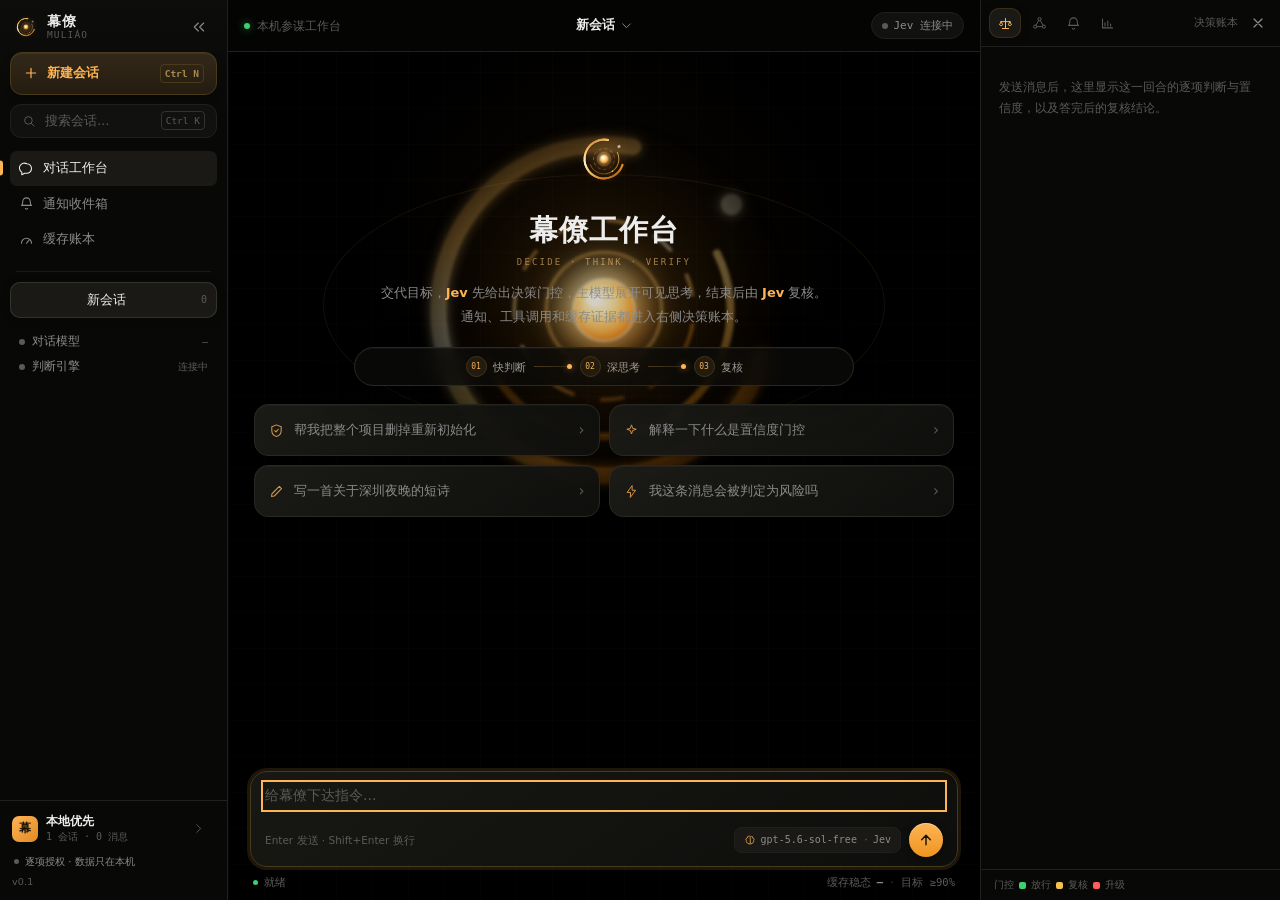
==== commit 6f7125c5: "feat(frontend): pause button, action-confirm dialog, Jev status UI Send button becomes a pause/stop " ====
--- a/static/index.html
+++ b/static/index.html
@@ -37,6 +37,8 @@
     <symbol id="i-doc" viewBox="0 0 24 24"><path d="M6 3.5h7.5L18.5 8.5v12H6v-17Z" fill="none" stroke="currentColor" stroke-width="1.6" stroke-linejoin="round"/><path d="M13.2 3.7V9h5.1M8.8 13h6.4M8.8 16.4h4.4" stroke="currentColor" stroke-width="1.5" stroke-linecap="round"/></symbol>
     <symbol id="i-swarm" viewBox="0 0 24 24"><circle cx="12" cy="5" r="2.5" fill="none" stroke="currentColor" stroke-width="1.6"/><circle cx="5" cy="17" r="2.5" fill="none" stroke="currentColor" stroke-width="1.6"/><circle cx="19" cy="17" r="2.5" fill="none" stroke="currentColor" stroke-width="1.6"/><path d="M10.7 7.2 6.3 14.8M13.3 7.2l4.4 7.6M7.5 17h9" fill="none" stroke="currentColor" stroke-width="1.6" stroke-linecap="round"/></symbol>
     <symbol id="i-pause" viewBox="0 0 24 24"><path d="M8 5v14M16 5v14" stroke="currentColor" stroke-width="2" stroke-linecap="round"/></symbol>
+    <symbol id="i-cursor" viewBox="0 0 24 24"><path d="M5.5 3.5l13 8-5.6 1.3-1.9 5.6z" fill="none" stroke="currentColor" stroke-width="1.6" stroke-linejoin="round"/><path d="M13.2 14.8l3.6 3.6-1.6 1.6-3.5-3.6" fill="none" stroke="currentColor" stroke-width="1.6" stroke-linejoin="round"/></symbol>
+    <symbol id="i-shield-alert" viewBox="0 0 24 24"><path d="M12 3l7.5 3v6c0 4.6-3.1 8.3-7.5 9.5C7.6 20.3 4.5 16.6 4.5 12V6L12 3Z" fill="none" stroke="currentColor" stroke-width="1.7" stroke-linejoin="round"/><path d="M12 8v5M12 16.2v.01" stroke="currentColor" stroke-width="1.8" stroke-linecap="round"/></symbol>
   </defs></svg>
 
   <div id="app" class="app">
@@ -129,7 +131,7 @@
               <span class="model-sel" id="modelSel" title="对话模型 / 判断引擎">
                 <svg><use href="#i-brain"/></svg><span id="modelSelTxt">gpt-5.6-sol-free</span><i class="sep">·</i><span id="modelSelJev">Jev</span>
               </span>
-              <button class="send" id="send" title="发送"><svg><use href="#i-up"/></svg></button>
+              <button type="button" class="send" id="send" data-mode="send" title="发送" aria-label="发送" aria-pressed="false"><svg><use href="#i-up"/></svg></button>
             </div>
           </div>
         </div>
@@ -215,7 +217,7 @@
 
       <div class="perm-notice">
         <svg><use href="#i-shield"/></svg>
-        <span>幕僚<b>只读</b>：不改你的文件、不注入进程、不改系统设置、不上传原始内容。除对话模型与 Jev 判断外无任何外联。</span>
+        <span>数据采集<b>只读</b>：不改你的文件、不注入进程、不上传原始内容。下面的<b>控制能力</b>需单独授权，开启后每个动作仍会先经 Jev 门控，高风险动作会逐次请你确认。</span>
       </div>
 
       <div class="perm-body">
@@ -226,6 +228,12 @@
           <button class="perm-link" id="permSelectNone">全不选</button>
         </div>
         <div class="perm-list" id="permList"></div>
+        <div class="perm-cap-head">
+          <svg><use href="#i-shield-alert"/></svg>
+          <span>控制能力（需单独授权）</span>
+        </div>
+        <p class="perm-cap-note">能力授权独立于数据采集，<b>永远不会</b>被「全选」打开；开启后高风险动作仍会逐次请你确认。Jev 不可用时，控制类动作一律拒绝执行。</p>
+        <div class="perm-list" id="permCapList"></div>
       </div>
 
       <div class="perm-foot">
@@ -241,7 +249,31 @@
     </div>
   </div>
 
+  <!-- ============ 高风险动作确认弹窗（Jev 门控判定需确认时弹出） ============ -->
+  <div class="confirm-overlay" id="confirmOverlay" hidden>
+    <div class="confirm-card" role="dialog" aria-modal="true" aria-labelledby="confirmTitle">
+      <div class="confirm-head">
+        <span class="confirm-ic"><svg><use href="#i-shield-alert"/></svg></span>
+        <div>
+          <h2 id="confirmTitle">幕僚请求执行操作</h2>
+          <p class="confirm-sub">Jev 判定此动作风险较高，需你确认后才会执行。</p>
+        </div>
+      </div>
+      <div class="confirm-body">
+        <div class="confirm-row"><span class="cr-k">动作</span><span class="cr-v" id="confirmTool">—</span></div>
+        <div class="confirm-row"><span class="cr-k">风险</span><span class="cr-v" id="confirmRisk">—</span></div>
+        <div class="confirm-row"><span class="cr-k">原因</span><span class="cr-v" id="confirmReason">—</span></div>
+        <div class="confirm-row col"><span class="cr-k">参数</span><pre class="cr-args" id="confirmArgs">—</pre></div>
+      </div>
+      <div class="confirm-actions">
+        <button class="confirm-btn ghost" id="confirmDeny">拒绝</button>
+        <button class="confirm-btn grant" id="confirmAllow">允许执行</button>
+      </div>
+    </div>
+  </div>
+
   <script src="swarm-ui.js"></script>
+  <script src="run-control.js"></script>
   <script src="app.js"></script>
   <script src="swarm-controller.js"></script>
 </body>
--- a/static/styles.css
+++ b/static/styles.css
@@ -396,7 +396,17 @@
   box-shadow: 0 8px 22px rgba(255, 180, 84, .4), 0 2px 8px rgba(0, 0, 0, .4), inset 0 1px 0 rgba(255, 255, 255, .4);
 }
 .send:active { transform: translateY(0); box-shadow: 0 2px 6px rgba(0, 0, 0, .4); }
+.send[data-mode="stop"], .send[data-mode="stopping"] {
+  background: linear-gradient(180deg, #ffcc78, #e68a18);
+  box-shadow: 0 0 0 4px rgba(255, 180, 84, .10), 0 8px 22px rgba(255, 180, 84, .28), inset 0 1px 0 rgba(255,255,255,.38);
+}
+.send[data-mode="stop"] { animation: send-running 1.6s ease-in-out infinite; }
+.send[data-mode="stopping"] { opacity: .58; cursor: progress; animation: none; }
 .send:disabled { opacity: .35; cursor: not-allowed; transform: none; box-shadow: 0 1px 4px rgba(0, 0, 0, .3); }
+@keyframes send-running {
+  0%, 100% { box-shadow: 0 0 0 3px rgba(255,180,84,.08), 0 5px 16px rgba(255,180,84,.22), inset 0 1px 0 rgba(255,255,255,.38); }
+  50% { box-shadow: 0 0 0 6px rgba(255,180,84,.03), 0 9px 26px rgba(255,180,84,.36), inset 0 1px 0 rgba(255,255,255,.42); }
+}
 
 /* 底部状态栏 */
 .statusbar {
@@ -600,6 +610,13 @@
 }
 .toolrow.ok { border-left-color: var(--acc); }
 .toolrow.denied { border-left-color: var(--esc); opacity: .75; }
+/* Jev 动作门控状态（让「Jev 参与每次行为」可见） */
+.toolrow.gated-allow { border-left-color: var(--good); }
+.toolrow.gated-confirm { border-left-color: var(--review); background: #221d10; }
+.toolrow.gated-deny { border-left-color: var(--esc); opacity: .82; }
+.toolrow.gated-confirm .tr-state { color: var(--review); }
+.toolrow.gated-deny .tr-state { color: var(--esc); }
+.toolrow.gated-allow .tr-state { color: var(--good); }
 .toolrow .tr-ico { display: inline-flex; color: var(--acc); flex: none; }
 .toolrow .tr-ico svg { width: 13px; height: 13px; }
 .toolrow .tr-ico.spin svg { animation: spin 1.1s linear infinite; }
@@ -731,6 +748,56 @@
 @keyframes pop { from { opacity: 0; transform: scale(.92); } to { opacity: 1; transform: none; } }
 @keyframes blink { 50% { opacity: 0; } }
 @keyframes spin { to { transform: rotate(360deg); } }
+
+/* ============ 高风险动作确认弹窗（Jev 门控需确认时弹出） ============ */
+.confirm-overlay {
+  position: fixed; inset: 0; z-index: 120; display: flex; align-items: center; justify-content: center;
+  background: rgba(6,6,5,.62); backdrop-filter: blur(3px); padding: 18px;
+}
+.confirm-overlay[hidden] { display: none; }
+.confirm-card {
+  width: min(460px, 96vw); background: linear-gradient(150deg, rgba(28,26,20,.99), rgba(16,15,12,.99));
+  border: 1px solid #4a3a1c; border-radius: 16px; box-shadow: 0 28px 80px rgba(0,0,0,.6), 0 0 0 1px rgba(255,180,84,.05);
+  overflow: hidden; animation: pop .22s cubic-bezier(.2,.8,.3,1) both;
+}
+.confirm-head { display: flex; gap: 12px; align-items: flex-start; padding: 18px 20px 14px; }
+.confirm-head .confirm-ic {
+  width: 38px; height: 38px; border-radius: 10px; flex: none; display: flex; align-items: center; justify-content: center;
+  background: #2b2413; border: 1px solid #4a3a1c; color: var(--review);
+}
+.confirm-head .confirm-ic svg { width: 20px; height: 20px; }
+.confirm-head h2 { font-size: 15px; font-weight: 600; color: var(--tx); margin: 0 0 4px; }
+.confirm-head .confirm-sub { font-size: 11.5px; color: var(--dim); line-height: 1.55; margin: 0; }
+.confirm-body { padding: 4px 20px 14px; display: flex; flex-direction: column; gap: 9px; }
+.confirm-row { display: flex; gap: 10px; align-items: baseline; font-size: 12px; }
+.confirm-row.col { flex-direction: column; gap: 5px; }
+.confirm-row .cr-k { color: var(--dimmer); font-size: 11px; flex: none; width: 42px; }
+.confirm-row .cr-v { color: var(--tx); font-weight: 500; line-height: 1.5; }
+.confirm-row .cr-args {
+  width: 100%; margin: 0; padding: 9px 11px; background: #100f0c; border: 1px solid var(--line);
+  border-radius: 9px; color: var(--dim); font-family: var(--mono); font-size: 10.5px; line-height: 1.55;
+  max-height: 150px; overflow: auto; white-space: pre-wrap; word-break: break-all;
+}
+.confirm-actions { display: flex; gap: 10px; padding: 12px 20px 18px; }
+.confirm-btn {
+  flex: 1; padding: 10px 14px; border-radius: 10px; font-size: 13px; font-weight: 600; cursor: pointer; transition: .15s;
+}
+.confirm-btn:disabled { opacity: .5; cursor: progress; }
+.confirm-btn.ghost { background: none; border: 1px solid var(--line2); color: var(--dim); }
+.confirm-btn.ghost:hover:not(:disabled) { background: var(--panel3); color: var(--tx); }
+.confirm-btn.grant { background: linear-gradient(180deg, var(--acc), #ee9420); border: 1px solid #ee9420; color: #1a1206; }
+.confirm-btn.grant:hover:not(:disabled) { background: #ffc873; box-shadow: 0 6px 18px rgba(255,180,84,.32); }
+
+/* ============ 权限页能力区（控制能力，独立授权） ============ */
+.perm-cap-head {
+  display: flex; align-items: center; gap: 7px; margin: 16px 0 6px; font-size: 12px; font-weight: 600; color: var(--review);
+}
+.perm-cap-head svg { width: 15px; height: 15px; }
+.perm-cap-note { font-size: 11px; color: var(--dim); line-height: 1.6; margin: 0 0 8px; }
+.perm-cap-note b { color: var(--review); }
+.perm-item.cap.on { background: #241c0e; border-color: #4a3a1c; }
+.perm-item.cap .pi-ico { color: var(--review); }
+.perm-item.cap.on .pi-ico { background: var(--acc-soft); border-color: #4a3a1c; color: var(--acc); }
 
 @media (max-width: 1180px) {
   .app, .app.no-side, .app.no-insp, .app.no-side.no-insp {
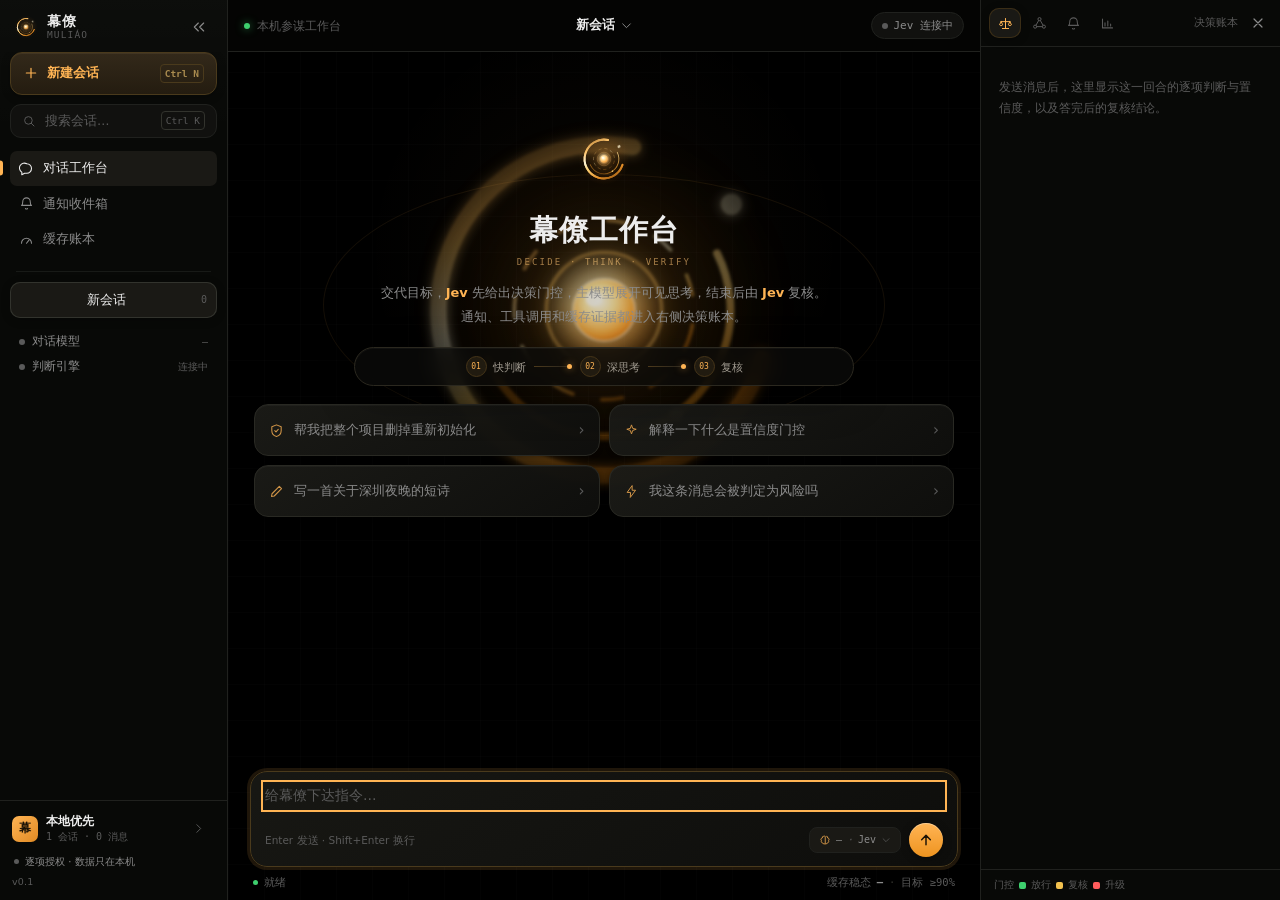
==== commit 83041c4c: "feat(models): switch main model to Aliyun Qwen, add runtime model picker The previous gpt-5.6-sol-fr" ====
--- a/static/index.html
+++ b/static/index.html
@@ -128,9 +128,12 @@
           <div class="composer-bar">
             <span class="c-hint">Enter 发送 · Shift+Enter 换行</span>
             <div class="c-right">
-              <span class="model-sel" id="modelSel" title="对话模型 / 判断引擎">
-                <svg><use href="#i-brain"/></svg><span id="modelSelTxt">gpt-5.6-sol-free</span><i class="sep">·</i><span id="modelSelJev">Jev</span>
-              </span>
+              <div class="model-picker" id="modelPicker">
+                <button type="button" class="model-sel" id="modelSel" title="选择对话模型 / 判断引擎" aria-haspopup="listbox" aria-expanded="false">
+                  <svg><use href="#i-brain"/></svg><span id="modelSelTxt">—</span><i class="sep">·</i><span id="modelSelJev">Jev</span><svg class="chev"><use href="#i-chev-d"/></svg>
+                </button>
+                <div class="model-menu" id="modelMenu" role="listbox" hidden></div>
+              </div>
               <button type="button" class="send" id="send" data-mode="send" title="发送" aria-label="发送" aria-pressed="false"><svg><use href="#i-up"/></svg></button>
             </div>
           </div>
--- a/static/styles.css
+++ b/static/styles.css
@@ -376,13 +376,59 @@
 .composer-bar { display: flex; align-items: center; gap: 10px; margin-top: 9px; }
 .c-hint { font-size: 10.5px; color: var(--dimmer); flex: 1; min-width: 0; overflow: hidden; text-overflow: ellipsis; white-space: nowrap; }
 .c-right { display: flex; align-items: center; gap: 8px; flex: none; }
+.model-picker { position: relative; display: inline-flex; }
 .model-sel {
   display: inline-flex; align-items: center; gap: 5px; padding: 4px 9px; border-radius: 8px;
   background: var(--panel3); border: 1px solid var(--line); color: var(--dim);
   font-family: var(--mono); font-size: 10px; white-space: nowrap;
-}
+  cursor: pointer; transition: border-color .15s, color .15s, background .15s;
+}
+.model-sel:hover { border-color: var(--line2); color: var(--tx); background: #211f19; }
+.model-sel[aria-expanded="true"] { border-color: var(--acc); color: var(--tx); }
 .model-sel svg { width: 12px; height: 12px; color: var(--acc); }
+.model-sel .chev { width: 10px; height: 10px; color: var(--dimmer); transition: transform .15s; }
+.model-sel[aria-expanded="true"] .chev { transform: rotate(180deg); color: var(--acc); }
 .model-sel .sep { color: var(--dimmer); }
+.model-menu {
+  position: absolute; bottom: calc(100% + 7px); right: 0; z-index: 60; width: 296px;
+  max-height: 320px; overflow-y: auto; padding: 6px;
+  background: var(--panel); border: 1px solid var(--line2); border-radius: 11px;
+  box-shadow: 0 14px 40px rgba(0,0,0,.6), inset 0 1px 0 rgba(255,255,255,.04);
+}
+.model-menu[hidden] { display: none !important; }
+.mm-head {
+  display: flex; align-items: center; justify-content: space-between; gap: 8px;
+  padding: 4px 7px 8px; border-bottom: 1px solid var(--line); margin-bottom: 5px;
+}
+.mm-title { font-size: 10px; color: var(--dim); letter-spacing: .04em; text-transform: uppercase; }
+.mm-refresh {
+  font-family: var(--mono); font-size: 10px; color: var(--acc); background: var(--acc-soft);
+  border: 1px solid transparent; border-radius: 6px; padding: 2px 7px; cursor: pointer;
+}
+.mm-refresh:hover { border-color: var(--acc); }
+.mm-refresh[disabled] { color: var(--dimmer); background: transparent; cursor: default; }
+.mm-item {
+  display: flex; flex-direction: column; gap: 2px; width: 100%; text-align: left;
+  padding: 7px 9px; border-radius: 8px; border: 1px solid transparent;
+  background: transparent; cursor: pointer; color: var(--tx);
+}
+.mm-item:hover { background: var(--panel3); border-color: var(--line); }
+.mm-item.active { background: var(--acc-soft); border-color: var(--acc); }
+.mm-row1 { display: flex; align-items: center; gap: 6px; }
+.mm-label { font-size: 12px; font-weight: 600; }
+.mm-id { font-family: var(--mono); font-size: 9.5px; color: var(--dimmer); }
+.mm-badge {
+  font-family: var(--mono); font-size: 8.5px; padding: 1px 5px; border-radius: 5px;
+  border: 1px solid var(--line2); color: var(--dim); margin-left: auto; flex: none;
+}
+.mm-badge.verified { color: var(--good); border-color: rgba(62,207,110,.4); background: rgba(62,207,110,.08); }
+.mm-badge.doc { color: var(--review); border-color: rgba(242,193,78,.35); background: rgba(242,193,78,.07); }
+.mm-note { font-size: 10px; color: var(--dim); line-height: 1.5; }
+.mm-foot { padding: 7px 9px 3px; border-top: 1px solid var(--line); margin-top: 5px; }
+.mm-foot.warn { color: var(--review); }
+.mm-foot.err { color: var(--esc); }
+.mm-foot { font-size: 10px; color: var(--dimmer); line-height: 1.5; }
+.mm-check { width: 12px; height: 12px; color: var(--acc); flex: none; }
 .send {
   width: 34px; height: 34px; border-radius: 50%; flex: none;
   background: linear-gradient(180deg, var(--acc), #ee9420); color: #1a1206;
